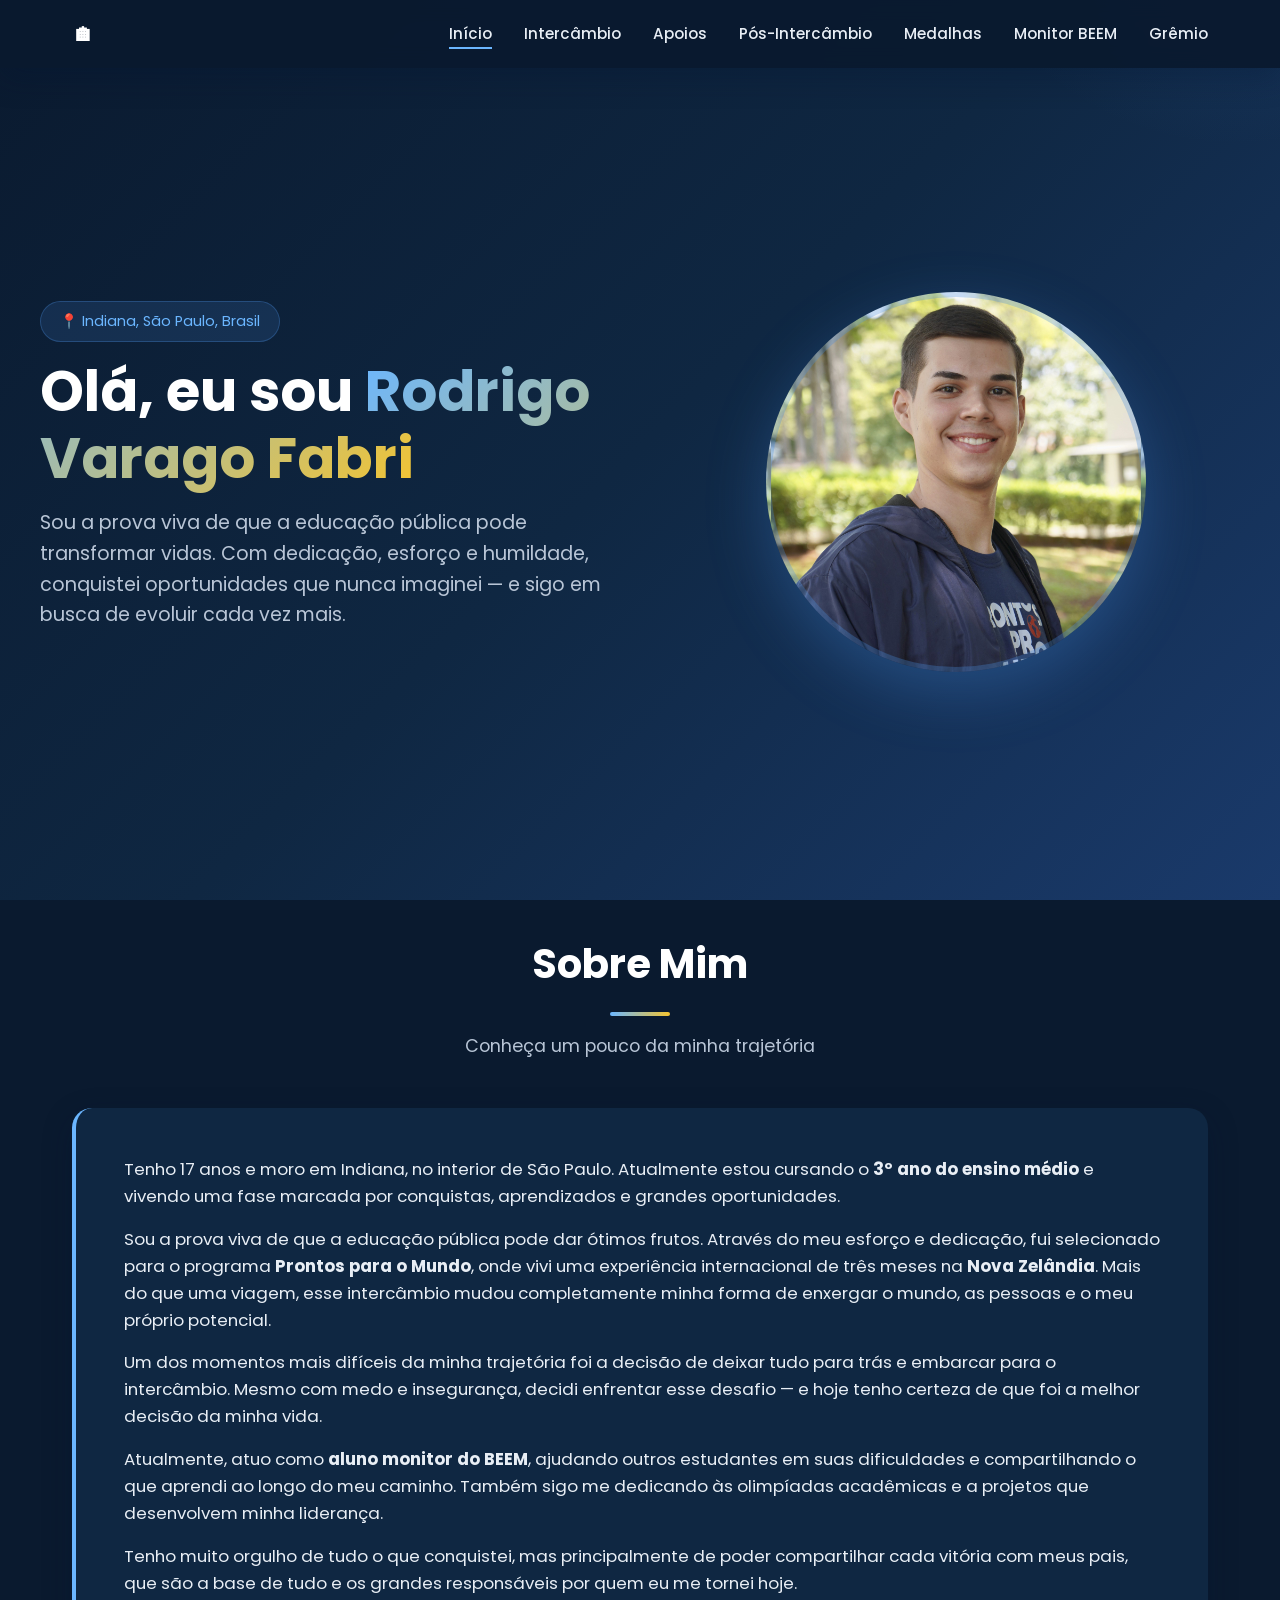
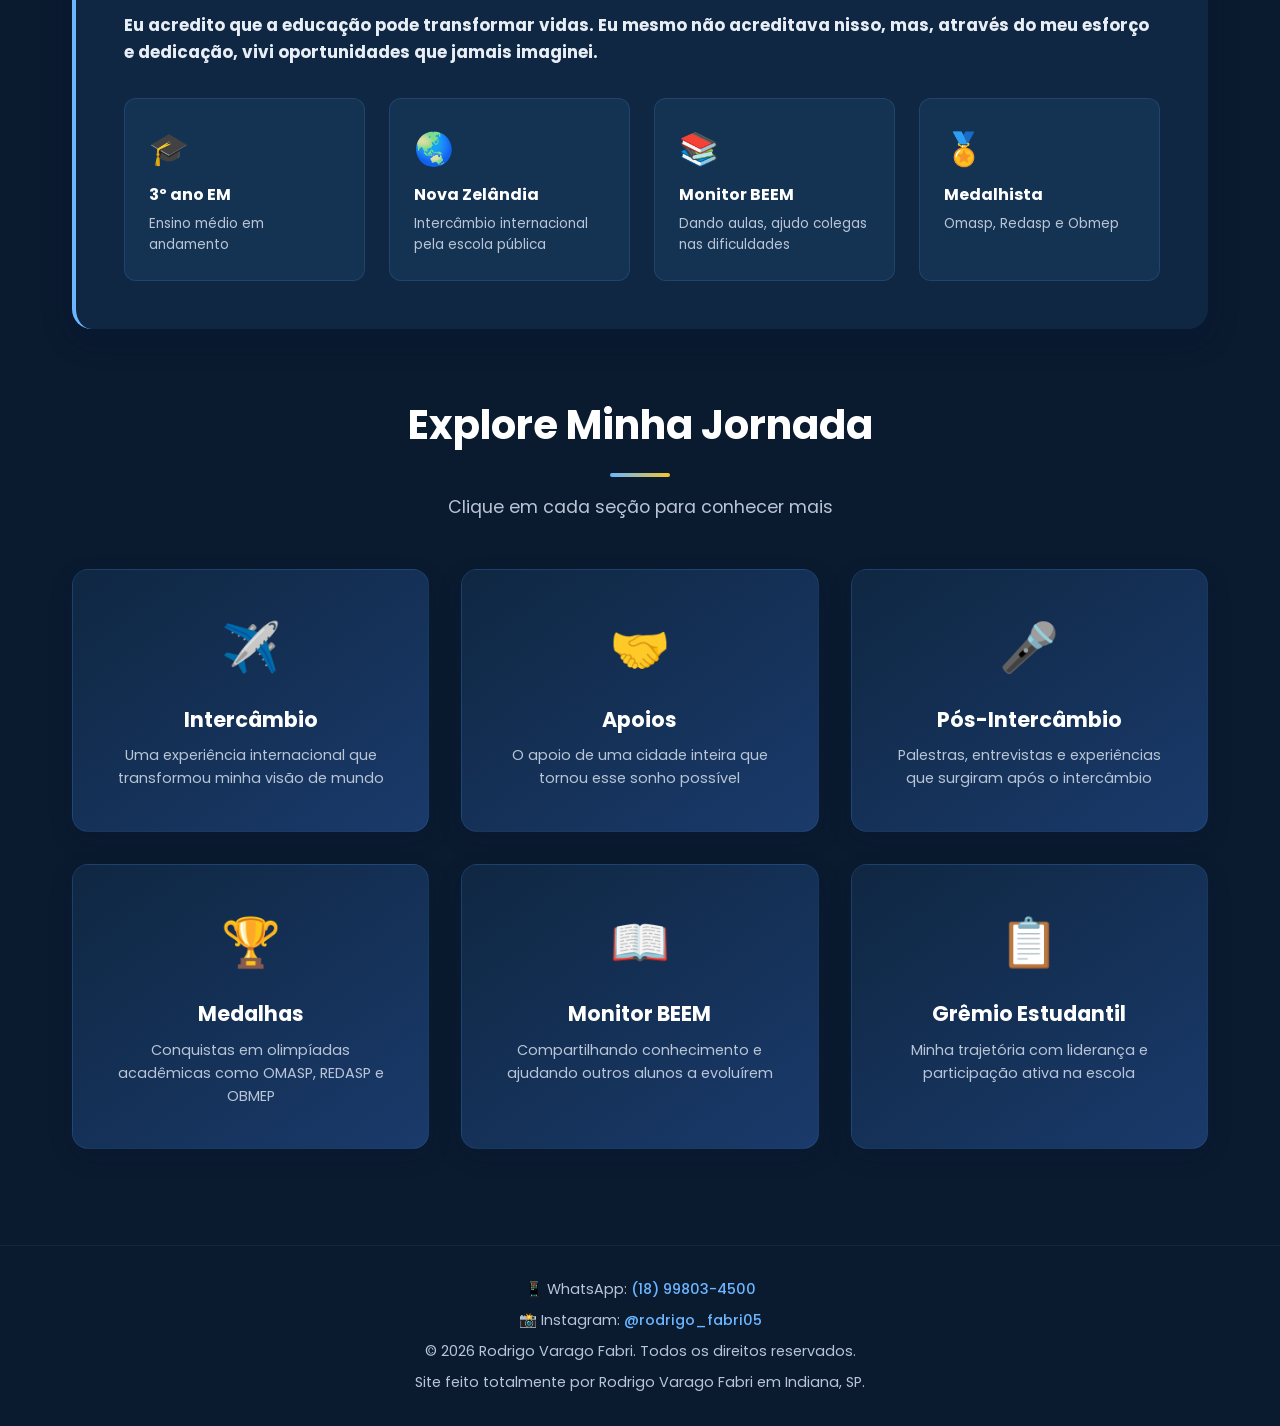
==== index.html @ 4898eccb "primeiro envio" ====
<!DOCTYPE html>
<html lang="pt-BR">
<head>
  <meta charset="UTF-8" />
  <meta name="viewport" content="width=device-width, initial-scale=1.0" />
  <title>Rodrigo Varago Fabri | Portfólio Pessoal</title>
  <meta name="description" content="Portfólio pessoal de Rodrigo Varago Fabri — estudante, intercambista e monitor BEEM." />
  <link rel="preconnect" href="https://fonts.googleapis.com" />
  <link rel="preconnect" href="https://fonts.gstatic.com" crossorigin />
  <link href="https://fonts.googleapis.com/css2?family=Poppins:wght@300;400;500;600;700&display=swap" rel="stylesheet" />
  <link rel="stylesheet" href="css/style.css" />
</head>
<body>

  <!-- ============================
       HEADER / MENU FIXO
       ============================ -->
  <header class="header">
    <nav class="nav-container">
      <a href="index.html" class="logo">🏠︎<span></span></a>
      <button class="menu-toggle" aria-label="Abrir menu" onclick="document.querySelector('.nav-menu').classList.toggle('active')">☰</button>
      <ul class="nav-menu">
        <li><a href="index.html" class="active">Início</a></li>
        <li><a href="pages/intercambio.html">Intercâmbio</a></li>
        <li><a href="pages/apoio.html">Apoios</a></li>
        <li><a href="pages/pos-intercambio.html">Pós-Intercâmbio</a></li>
        <li><a href="pages/medalhas.html">Medalhas</a></li>
        <li><a href="pages/monitor.html">Monitor BEEM</a></li>
        <li><a href="pages/gremio.html">Grêmio</a></li>
      </ul>
    </nav>
  </header>

  <!-- ============================
       HERO SECTION
       ============================ -->
  <section class="hero">
    <div class="hero-content">
      <div class="hero-text">
        <span class="location">📍 Indiana, São Paulo, Brasil</span>
        <h1>Olá, eu sou <span>Rodrigo Varago Fabri</span></h1>
        <p class="subtitle">
          Sou a prova viva de que a educação pública pode transformar vidas.
          Com dedicação, esforço e humildade, conquistei oportunidades que nunca imaginei — e sigo em busca de evoluir cada vez mais.
        </p>
      </div>

      <!-- ESPAÇO PARA FOTO DE PERFIL
           Substitua o conteúdo de .photo-frame em css/style.css
           ou troque a div abaixo por: <img src="images/perfil.jpg" alt="Rodrigo Varago Fabri" /> -->
      <div class="hero-image">
        <div class="photo-frame float"></div>
      </div>
    </div>
  </section>

  <!-- ============================
       SOBRE MIM
       ============================ -->
  <section class="section" id="sobre">
    <h2 class="section-title">Sobre Mim</h2>
    <p class="section-subtitle">Conheça um pouco da minha trajetória</p>

    <div class="about-content">
      <!-- EDITE O TEXTO ABAIXO COM SUAS PRÓPRIAS PALAVRAS -->
      <p>
        Tenho 17 anos e moro em Indiana, no interior de São Paulo. Atualmente estou
        cursando o <strong>3º ano do ensino médio</strong> e vivendo uma fase marcada
        por conquistas, aprendizados e grandes oportunidades.
      </p>

      <p>
        Sou a prova viva de que a educação pública pode dar ótimos frutos. Através do meu
        esforço e dedicação, fui selecionado para o programa <strong>Prontos para o Mundo</strong>,
        onde vivi uma experiência internacional de três meses na <strong>Nova Zelândia</strong>.
        Mais do que uma viagem, esse intercâmbio mudou completamente minha forma de enxergar
        o mundo, as pessoas e o meu próprio potencial.
      </p>

      <p>
        Um dos momentos mais difíceis da minha trajetória foi a decisão de deixar tudo para trás
        e embarcar para o intercâmbio. Mesmo com medo e insegurança, decidi enfrentar esse desafio —
        e hoje tenho certeza de que foi a melhor decisão da minha vida.
      </p>

      <p>
        Atualmente, atuo como <strong>aluno monitor do BEEM</strong>, ajudando outros estudantes
        em suas dificuldades e compartilhando o que aprendi ao longo do meu caminho. Também sigo
        me dedicando às olimpíadas acadêmicas e a projetos que desenvolvem minha liderança.
      </p>

      <p>
        Tenho muito orgulho de tudo o que conquistei, mas principalmente de poder compartilhar
        cada vitória com meus pais, que são a base de tudo e os grandes responsáveis por quem
        eu me tornei hoje.
      </p>

      <p>
        <strong>
          Eu acredito que a educação pode transformar vidas. Eu mesmo não acreditava nisso,
          mas, através do meu esforço e dedicação, vivi oportunidades que jamais imaginei.
        </strong>
      </p>

      <div class="about-highlights">
        <div class="highlight-item">
          <div class="icon">🎓</div>
          <h4>3º ano EM</h4>
          <p>Ensino médio em andamento</p>
        </div>
        <div class="highlight-item">
          <div class="icon">🌏</div>
          <h4>Nova Zelândia</h4>
          <p>Intercâmbio internacional pela escola pública</p>
        </div>
        <div class="highlight-item">
          <div class="icon">📚</div>
          <h4>Monitor BEEM</h4>
          <p>Dando aulas, ajudo colegas nas dificuldades</p>
        </div>
        <div class="highlight-item">
          <div class="icon">🏅</div>
          <h4>Medalhista</h4>
          <p>Omasp, Redasp e Obmep</p>
        </div>
      </div>
    </div>
  </section>

  <!-- ============================
       SEÇÕES CLICÁVEIS (CARDS)
       ============================ -->
  <section class="section" id="explorar">
    <h2 class="section-title">Explore Minha Jornada</h2>
    <p class="section-subtitle">Clique em cada seção para conhecer mais</p>

    <div class="cards-grid">
      <a href="pages/intercambio.html" class="card">
        <span class="card-icon">✈️</span>
        <h3>Intercâmbio</h3>
        <p>Uma experiência internacional que transformou minha visão de mundo</p>
      </a>

      <a href="pages/apoio.html" class="card">
        <span class="card-icon">🤝</span>
        <h3>Apoios</h3>
        <p>O apoio de uma cidade inteira que tornou esse sonho possível</p>
      </a>

      <a href="pages/pos-intercambio.html" class="card">
        <span class="card-icon">🎤</span>
        <h3>Pós-Intercâmbio</h3>
        <p>Palestras, entrevistas e experiências que surgiram após o intercâmbio</p>
      </a>

      <a href="pages/medalhas.html" class="card">
        <span class="card-icon">🏆</span>
        <h3>Medalhas</h3>
        <p>Conquistas em olimpíadas acadêmicas como OMASP, REDASP e OBMEP</p>
      </a>

      <a href="pages/monitor.html" class="card">
        <span class="card-icon">📖</span>
        <h3>Monitor BEEM</h3>
        <p>Compartilhando conhecimento e ajudando outros alunos a evoluírem</p>
      </a>

      <a href="pages/gremio.html" class="card">
        <span class="card-icon">📋</span>
        <h3>Grêmio Estudantil</h3>
        <p>Minha trajetória com liderança e participação ativa na escola</p>
      </a>
    </div>
  </section>

  <!-- ============================
       FOOTER
       ============================ -->
  <footer class="footer">
    <div class="contato">
     <p>📱 WhatsApp: <a href="https://wa.me/55188034500" target="_blank">(18) 99803-4500</a></p>
     <p>📸 Instagram: <a href="https://instagram.com/rodrigo_fabri05" target="_blank">@rodrigo_fabri05</a></p>
    </div>

    <p>© 2026 Rodrigo Varago Fabri. Todos os direitos reservados.</p>
    <p>Site feito totalmente por Rodrigo Varago Fabri em Indiana, SP.</p>
  </footer>

</body>
</html>
---- css/style.css ----
/* ============================================
   PORTFÓLIO - RODRIGO VARAGO FABRI
   Tema: Azul escuro elegante
   Fontes: Poppins (Google Fonts)
   ============================================ */

/* RESET BÁSICO */
* {
  margin: 0;
  padding: 0;
  box-sizing: border-box;
}

html {
  scroll-behavior: smooth;
}

/* VARIÁVEIS DE COR (paleta azul escuro elegante) */
:root {
  --azul-profundo: #0a1a2f;
  --azul-escuro: #0f2742;
  --azul-medio: #1a3a6b;
  --azul-claro: #4a90e2;
  --azul-acento: #6bb6ff;
  --dourado: #f4c430;
  --branco: #ffffff;
  --cinza-claro: #e8eef5;
  --cinza-texto: #b8c5d6;
  --sombra: 0 10px 30px rgba(0, 20, 50, 0.3);
  --sombra-card: 0 8px 24px rgba(0, 20, 50, 0.15);
  --transicao: all 0.3s ease;
}

body {
  font-family: 'Poppins', 'Montserrat', sans-serif;
  background-color: var(--azul-profundo);
  color: var(--cinza-claro);
  line-height: 1.6;
  overflow-x: hidden;
}

/* ============================================
   HEADER / MENU FIXO
   ============================================ */
.header {
  position: fixed;
  top: 0;
  left: 0;
  width: 100%;
  background: rgba(10, 26, 47, 0.95);
  backdrop-filter: blur(10px);
  z-index: 1000;
  box-shadow: var(--sombra);
  padding: 1rem 0;
}

.nav-container {
  max-width: 1200px;
  margin: 0 auto;
  padding: 0 2rem;
  display: flex;
  justify-content: space-between;
  align-items: center;
}

.logo {
  font-size: 1.4rem;
  font-weight: 700;
  color: var(--branco);
  text-decoration: none;
  letter-spacing: 1px;
}

.logo span {
  color: var(--azul-acento);
}

.nav-menu {
  display: flex;
  list-style: none;
  gap: 2rem;
}

.nav-menu a {
  color: var(--cinza-claro);
  text-decoration: none;
  font-weight: 500;
  font-size: 0.95rem;
  transition: var(--transicao);
  position: relative;
}

.nav-menu a::after {
  content: '';
  position: absolute;
  bottom: -5px;
  left: 0;
  width: 0;
  height: 2px;
  background: var(--azul-acento);
  transition: var(--transicao);
}

.nav-menu a:hover {
  color: var(--azul-acento);
}

.nav-menu a:hover::after,
.nav-menu a.active::after {
  width: 100%;
}

/* MENU MOBILE */
.menu-toggle {
  display: none;
  background: none;
  border: none;
  color: var(--branco);
  font-size: 1.8rem;
  cursor: pointer;
}

/* ============================================
   HERO SECTION (Página Inicial)
   ============================================ */
.hero {
  min-height: 100vh;
  display: flex;
  align-items: center;
  justify-content: center;
  padding: 8rem 2rem 4rem;
  background: linear-gradient(135deg, var(--azul-profundo) 0%, var(--azul-escuro) 50%, var(--azul-medio) 100%);
  position: relative;
  overflow: hidden;
}

.hero::before {
  content: '';
  position: absolute;
  top: -50%;
  right: -20%;
  width: 600px;
  height: 600px;
  background: radial-gradient(circle, rgba(74, 144, 226, 0.15) 0%, transparent 70%);
  border-radius: 50%;
}

.hero-content {
  max-width: 1200px;
  display: grid;
  grid-template-columns: 1fr 1fr;
  gap: 4rem;
  align-items: center;
  position: relative;
  z-index: 1;
}

.hero-text h1 {
  font-size: 3.5rem;
  font-weight: 700;
  color: var(--branco);
  margin-bottom: 1rem;
  line-height: 1.2;
  animation: fadeInUp 0.8s ease;
}

/* ============================================
   Distância "OLÁ..." de "INDIANA..."
   ============================================ */
.hero-text .location {
  margin-bottom: 1rem;
  display: inline-block;
}

.hero-text h1 span {
  background: linear-gradient(135deg, var(--azul-acento), var(--dourado));
  -webkit-background-clip: text;
  -webkit-text-fill-color: transparent;
  background-clip: text;
}

.hero-text .subtitle {
  font-size: 1.2rem;
  color: var(--cinza-texto);
  margin-bottom: 2rem;
  animation: fadeInUp 1s ease;
}

.hero-text .location {
  display: inline-flex;
  align-items: center;
  gap: 0.5rem;
  background: rgba(74, 144, 226, 0.15);
  padding: 0.5rem 1.2rem;
  border-radius: 30px;
  font-size: 0.9rem;
  color: var(--azul-acento);
  border: 1px solid rgba(74, 144, 226, 0.3);
  animation: fadeInUp 1.2s ease;
}

/* FOTO HERO - espaço para imagem */
.hero-image {
  display: flex;
  justify-content: center;
  animation: fadeIn 1.5s ease;
}

.hero-image .photo-frame {
  width: 380px;
  height: 380px;
  border-radius: 50%;
  background: linear-gradient(135deg, var(--azul-medio), var(--azul-claro));
  display: flex;
  align-items: center;
  justify-content: center;
  border: 5px solid rgba(74, 144, 226, 0.3);
  box-shadow: 0 20px 60px rgba(74, 144, 226, 0.3);
  overflow: hidden;

  /* SUA FOTO */
  background-image: url('../images/perfil.jpg');
  background-size: cover;
  background-position: center;
}

/* ============================================
   SEÇÃO SOBRE MIM
   ============================================ */
.section {
  padding: 2rem 2rem;
  max-width: 1200px;
  margin: 0 auto;
}

.section-title {
  font-size: 2.5rem;
  color: var(--branco);
  margin-bottom: 1rem;
  text-align: center;
  position: relative;
}

.section-title::after {
  content: '';
  display: block;
  width: 60px;
  height: 4px;
  background: linear-gradient(90deg, var(--azul-acento), var(--dourado));
  margin: 1rem auto 0;
  border-radius: 2px;
}

.section-subtitle {
  text-align: center;
  color: var(--cinza-texto);
  margin-bottom: 3rem;
  font-size: 1.1rem;
}

.about-content {
  background: var(--azul-escuro);
  padding: 3rem;
  border-radius: 20px;
  box-shadow: var(--sombra);
  border-left: 4px solid var(--azul-acento);
}

.about-content p {
  margin-bottom: 1rem;
  font-size: 1.05rem;
  color: var(--cinza-claro);
}

.about-highlights {
  display: grid;
  grid-template-columns: repeat(auto-fit, minmax(220px, 1fr));
  gap: 1.5rem;
  margin-top: 2rem;
}

.highlight-item {
  background: rgba(74, 144, 226, 0.1);
  padding: 1.5rem;
  border-radius: 12px;
  border: 1px solid rgba(74, 144, 226, 0.2);
  transition: var(--transicao);
}

.highlight-item:hover {
  transform: translateY(-5px);
  background: rgba(74, 144, 226, 0.15);
  border-color: var(--azul-acento);
}

.highlight-item .icon {
  font-size: 2rem;
  margin-bottom: 0.5rem;
}

.highlight-item h4 {
  color: var(--branco);
  margin-bottom: 0.3rem;
  font-size: 1rem;
}

.highlight-item p {
  font-size: 0.85rem;
  color: var(--cinza-texto);
  margin: 0;
}

/* ============================================
   GRID DE CARDS (navegação para outras páginas)
   ============================================ */
.cards-grid {
  display: grid;
  grid-template-columns: repeat(auto-fit, minmax(280px, 1fr));
  gap: 2rem;
  margin-top: 3rem;
}

.card {
  background: linear-gradient(145deg, var(--azul-escuro), var(--azul-medio));
  padding: 2.5rem 2rem;
  border-radius: 16px;
  text-align: center;
  text-decoration: none;
  color: var(--cinza-claro);
  transition: var(--transicao);
  box-shadow: var(--sombra-card);
  border: 1px solid rgba(74, 144, 226, 0.15);
  position: relative;
  overflow: hidden;
}

.card::before {
  content: '';
  position: absolute;
  top: 0;
  left: -100%;
  width: 100%;
  height: 100%;
  background: linear-gradient(90deg, transparent, rgba(74, 144, 226, 0.15), transparent);
  transition: left 0.6s ease;
}

.card:hover::before {
  left: 100%;
}

.card:hover {
  transform: translateY(-10px);
  box-shadow: 0 20px 40px rgba(74, 144, 226, 0.25);
  border-color: var(--azul-acento);
}

.card .card-icon {
  font-size: 3rem;
  margin-bottom: 1rem;
  display: inline-block;
  transition: var(--transicao);
}

.card:hover .card-icon {
  transform: scale(1.15) rotate(-5deg);
}

.card h3 {
  color: var(--branco);
  margin-bottom: 0.5rem;
  font-size: 1.3rem;
}

.card p {
  font-size: 0.9rem;
  color: var(--cinza-texto);
}

/* ============================================
   PÁGINAS INTERNAS - CONTEÚDO
   ============================================ */
.page-hero {
  padding: 10rem 2rem 4rem;
  text-align: center;
  background: linear-gradient(135deg, var(--azul-escuro), var(--azul-medio));
  position: relative;
}

.page-hero h1 {
  font-size: 3rem;
  color: var(--branco);
  margin-bottom: 1rem;
}

.page-hero p {
  color: var(--cinza-texto);
  font-size: 1.1rem;
  max-width: 700px;
  margin: 0 auto;
}

.content-block {
  background: var(--azul-escuro);
  padding: 2.5rem;
  border-radius: 16px;
  margin-bottom: 2rem;
  box-shadow: var(--sombra-card);
  border-left: 4px solid var(--azul-acento);
  transition: var(--transicao);
}

.content-block:hover {
  transform: translateX(5px);
  border-left-color: var(--dourado);
}

.content-block h2 {
  color: var(--branco);
  margin-bottom: 1rem;
  font-size: 1.6rem;
  display: flex;
  align-items: center;
  gap: 0.7rem;
}

.content-block h3 {
  color: var(--azul-acento);
  margin: 0rem 0 0.8rem;
  font-size: 1.2rem;
}

.content-block p {
  color: var(--cinza-claro);
  margin-bottom: 1rem;
}

.content-block ul {
  margin-left: 1.5rem;
  color: var(--cinza-claro);
}

.content-block ul li {
  margin-bottom: 0.5rem;
}

/* GALERIA DE IMAGENS */
.gallery {
  display: grid;
  grid-template-columns: repeat(auto-fill, minmax(220px, 1fr));
  gap: 1rem;
  margin: 2rem 0;
}

.gallery-item {
  width: 100%;
  height: 220px; /* altura padrão */
  object-fit: cover; /* MUITO IMPORTANTE */
  border-radius: 12px;
  transition: var(--transicao);
  cursor: pointer;
}

.gallery-item:hover {
  transform: scale(1.05);
  box-shadow: 0 10px 30px rgba(74, 144, 226, 0.4);
}

/* MEDALHAS */
.medals-grid {
  display: grid;
  grid-template-columns: repeat(auto-fit, minmax(280px, 1fr));
  gap: 2rem;
  margin-top: 3rem;
}

.medal-card {
  background: var(--azul-escuro);
  padding: 2.5rem 2rem;
  border-radius: 16px;
  text-align: center;
  box-shadow: var(--sombra-card);
  border: 1px solid rgba(74, 144, 226, 0.15);
  transition: var(--transicao);
  position: relative;
  overflow: hidden;
}

.medal-card:hover {
  transform: translateY(-8px);
  box-shadow: 0 20px 40px rgba(244, 196, 48, 0.2);
}

.medal-card .medal-icon {
  font-size: 4rem;
  margin-bottom: 1rem;
  display: block;
}

.medal-card.gold { border-top: 5px solid #f4c430; }
.medal-card.silver { border-top: 5px solid #c0c0c0; }
.medal-card.bronze { border-top: 5px solid #cd7f32; }

.medal-card h3 {
  color: var(--branco);
  margin-bottom: 0.5rem;
  font-size: 1.3rem;
}

.medal-card .medal-name {
  color: var(--azul-acento);
  font-weight: 600;
  margin-bottom: 1rem;
  font-size: 0.95rem;
}

.medal-card p {
  color: var(--cinza-texto);
  font-size: 0.9rem;
}

/* TIMELINE */
.timeline {
  position: relative;
  padding-left: 2rem;
  margin: 2rem 0;
  border-left: 3px solid var(--azul-medio);
}

.timeline-item {
  margin-bottom: 2rem;
  position: relative;
}

.timeline-item::before {
  content: '';
  position: absolute;
  left: -2.6rem;
  top: 0.5rem;
  width: 16px;
  height: 16px;
  background: var(--azul-acento);
  border-radius: 50%;
  border: 3px solid var(--azul-profundo);
  box-shadow: 0 0 0 3px var(--azul-acento);
}

.timeline-item h4 {
  color: var(--branco);
  margin-bottom: 0.3rem;
}

.timeline-item p {
  color: var(--cinza-texto);
  font-size: 0.95rem;
}

/* BOTÃO VOLTAR */
.btn-back {
  display: inline-flex;
  align-items: center;
  gap: 0.5rem;
  background: var(--azul-medio);
  color: var(--branco);
  padding: 0.8rem 1.8rem;
  border-radius: 30px;
  text-decoration: none;
  font-weight: 500;
  transition: var(--transicao);
  margin: 2rem 0;
  border: 1px solid var(--azul-claro);
}

.btn-back:hover {
  background: var(--azul-claro);
  transform: translateX(-5px);
  box-shadow: 0 8px 20px rgba(74, 144, 226, 0.3);
}

/* ============================================
   FOOTER
   ============================================ */
.footer {
  background: var(--azul-profundo);
  padding: 3rem 2rem 1.5rem;
  border-top: 1px solid rgba(74, 144, 226, 0.1);
  text-align: center;
  margin-top: 4rem;
}

.footer p {
  color: var(--cinza-texto);
  font-size: 0.9rem;
  margin-bottom: 0.5rem;
}

.footer .heart {
  color: #ff6b6b;
}

/* ============================================
   ANIMAÇÕES
   ============================================ */
@keyframes fadeInUp {
  from {
    opacity: 0;
    transform: translateY(30px);
  }
  to {
    opacity: 1;
    transform: translateY(0);
  }
}

@keyframes fadeIn {
  from { opacity: 0; }
  to { opacity: 1; }
}

@keyframes float {
  0%, 100% { transform: translateY(0); }
  50% { transform: translateY(-10px); }
}

.float {
  animation: float 3s ease-in-out infinite;
}

/* ============================================
   RESPONSIVO (MOBILE)
   ============================================ */
@media (max-width: 900px) {
  .hero-content {
    grid-template-columns: 1fr;
    text-align: center;
    gap: 2rem;
  }

  .hero-text h1 {
    font-size: 2.5rem;
  }

  .hero-image .photo-frame {
    width: 280px;
    height: 280px;
  }

  .menu-toggle {
    display: block;
  }

  .nav-menu {
    position: fixed;
    top: 70px;
    right: -100%;
    flex-direction: column;
    background: var(--azul-escuro);
    width: 80%;
    max-width: 300px;
    height: calc(100vh - 70px);
    padding: 2rem;
    transition: right 0.4s ease;
    box-shadow: -10px 0 30px rgba(0,0,0,0.3);
  }

  .nav-menu.active {
    right: 0;
  }

  .section {
    padding: 4rem 1.5rem;
  }

  .section-title {
    font-size: 2rem;
  }

  .page-hero h1 {
    font-size: 2.2rem;
  }

  .about-content,
  .content-block {
    padding: 1.8rem;
  }
}

@media (max-width: 500px) {
  .hero-text h1 {
    font-size: 2rem;
  }

  .nav-container {
    padding: 0 1.2rem;
  }

  .logo {
    font-size: 1.1rem;
  }
}

.contato {
  margin-top: -1rem;
}

.contato a {
  color: var(--azul-acento);
  text-decoration: none;
  font-weight: 500;
}

.contato a:hover {
  text-decoration: underline;
}

.experiencias-grid {
  display: grid;
  grid-template-columns: repeat(auto-fit, minmax(250px, 1fr));
  gap: 1.5rem;
  margin-top: 2rem;
}

.exp-card {
  background: linear-gradient(145deg, var(--azul-escuro), var(--azul-medio));
  padding: 1.8rem;
  border-radius: 14px;
  text-decoration: none;
  color: var(--cinza-claro);
  transition: var(--transicao);
  border: 1px solid rgba(74, 144, 226, 0.15);
}

.exp-card:hover {
  transform: translateY(-8px);
  box-shadow: 0 15px 35px rgba(74, 144, 226, 0.25);
  border-color: var(--azul-acento);
}

.exp-card h3 {
  color: var(--branco);
  margin-bottom: 0.5rem;
}

.exp-card p {
  font-size: 0.9rem;
  color: var(--cinza-texto);
}

.links-area a {
  color: #ff8a8a;
  text-decoration: none;
  transition: 0.3s;
}

.links-area a:hover {
  color: #ffb3b3;
  text-decoration: underline;
}

.links-area a:visited {
  color: #ff8a8a;
}
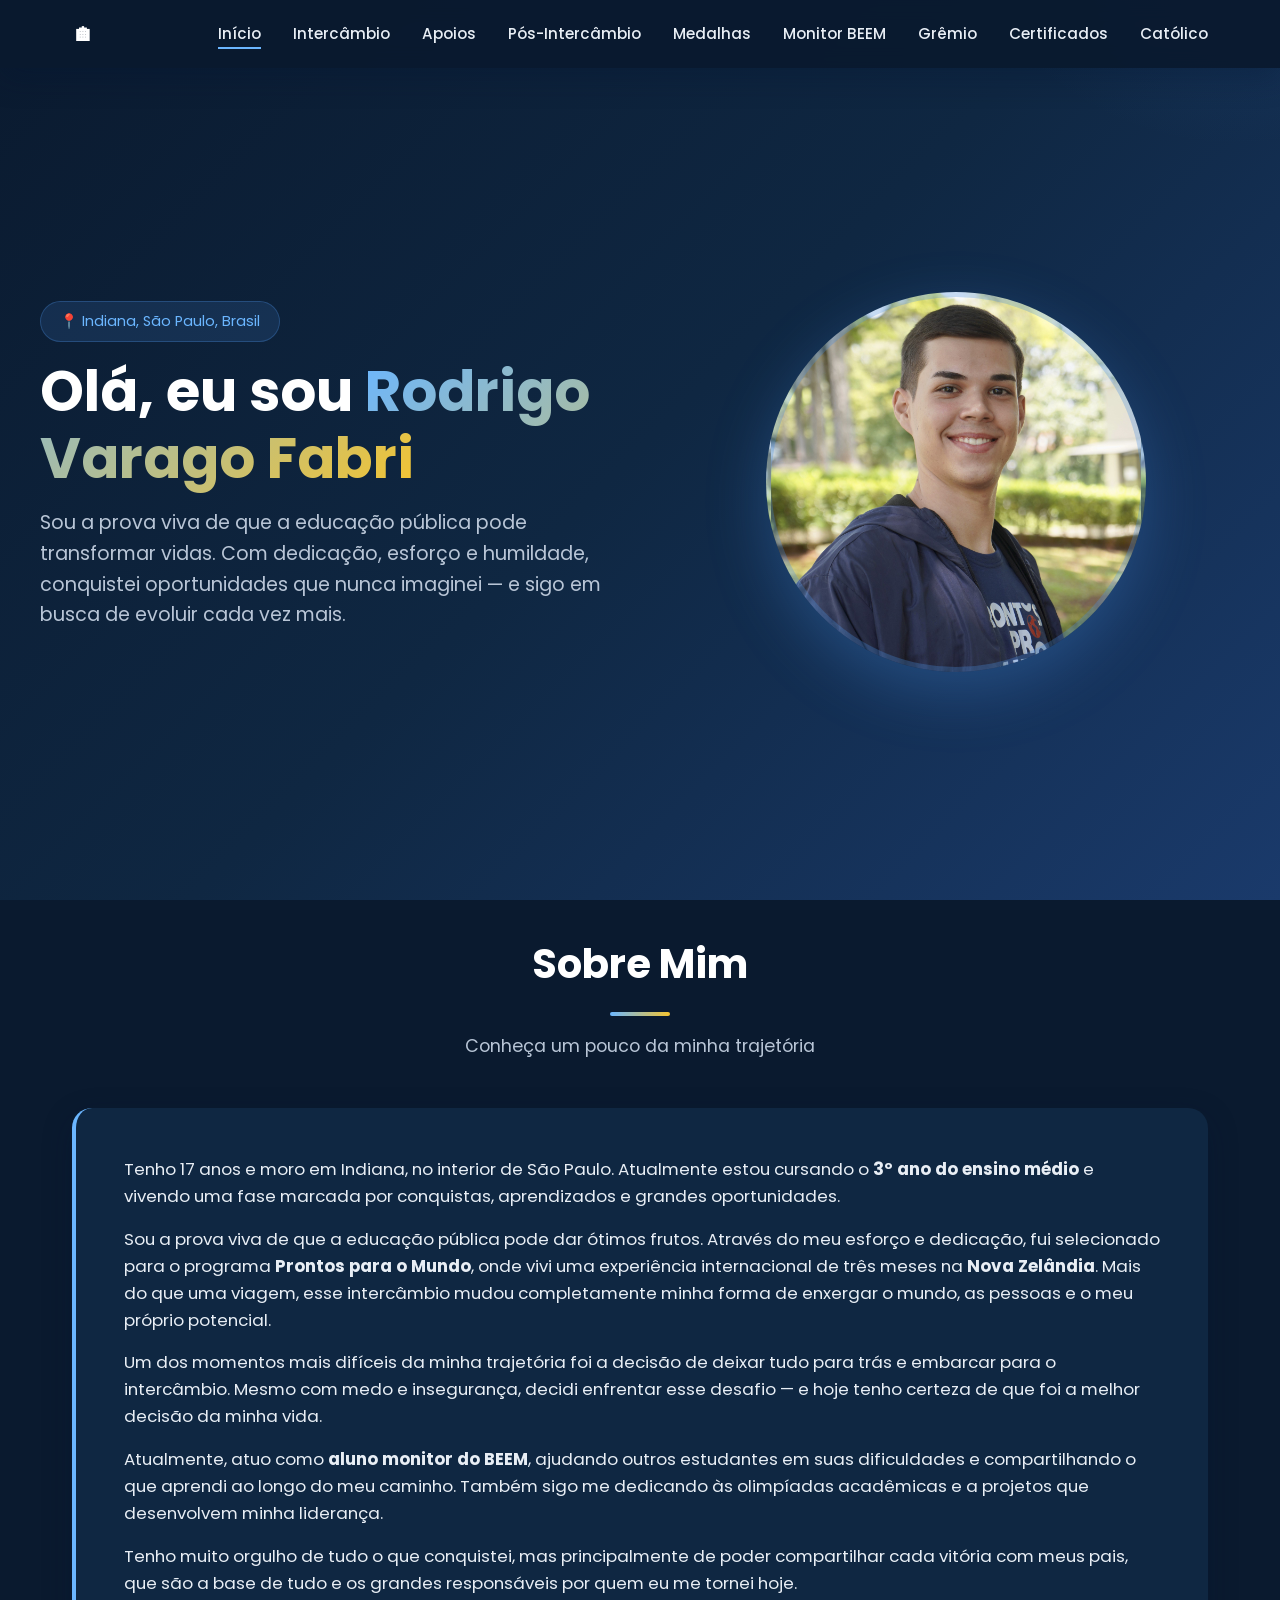
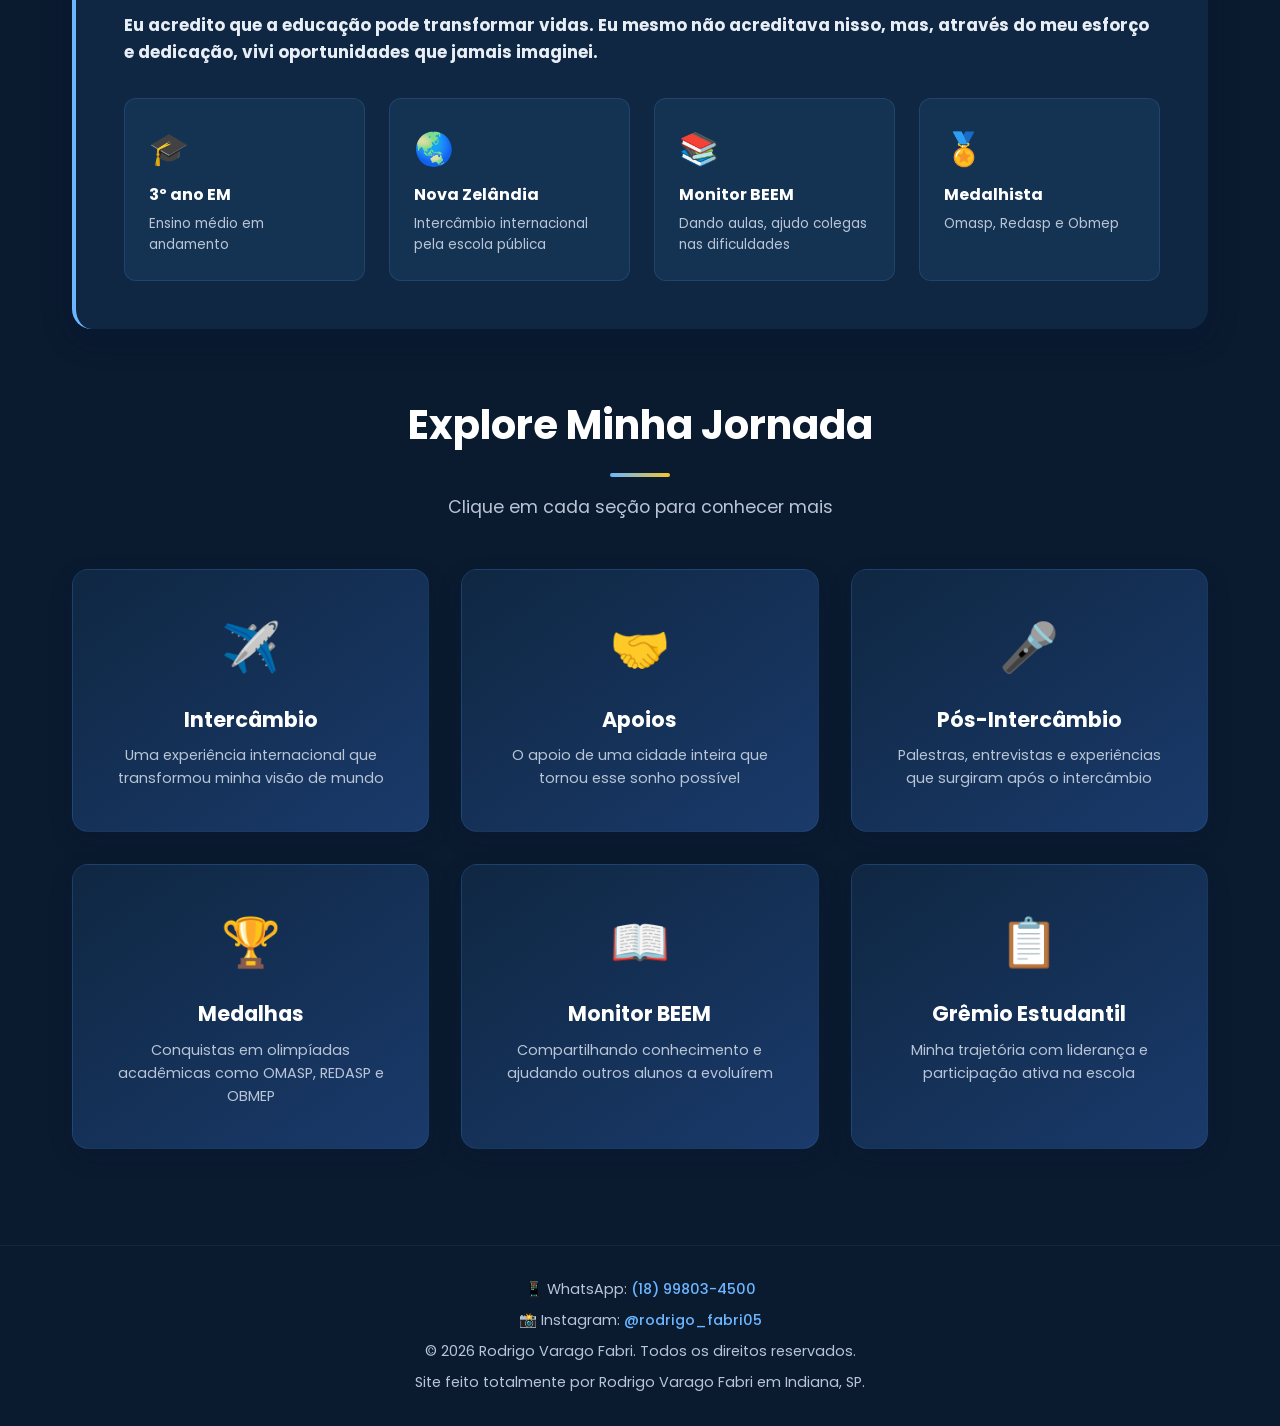
==== commit f746646f: "alterações" ====
--- a/index.html
+++ b/index.html
@@ -27,6 +27,8 @@
         <li><a href="pages/medalhas.html">Medalhas</a></li>
         <li><a href="pages/monitor.html">Monitor BEEM</a></li>
         <li><a href="pages/gremio.html">Grêmio</a></li>
+        <li><a href="pages/certificados.html">Certificados</a></li>
+        <li><a href="pages/catolico.html">Católico</a></li>
       </ul>
     </nav>
   </header>
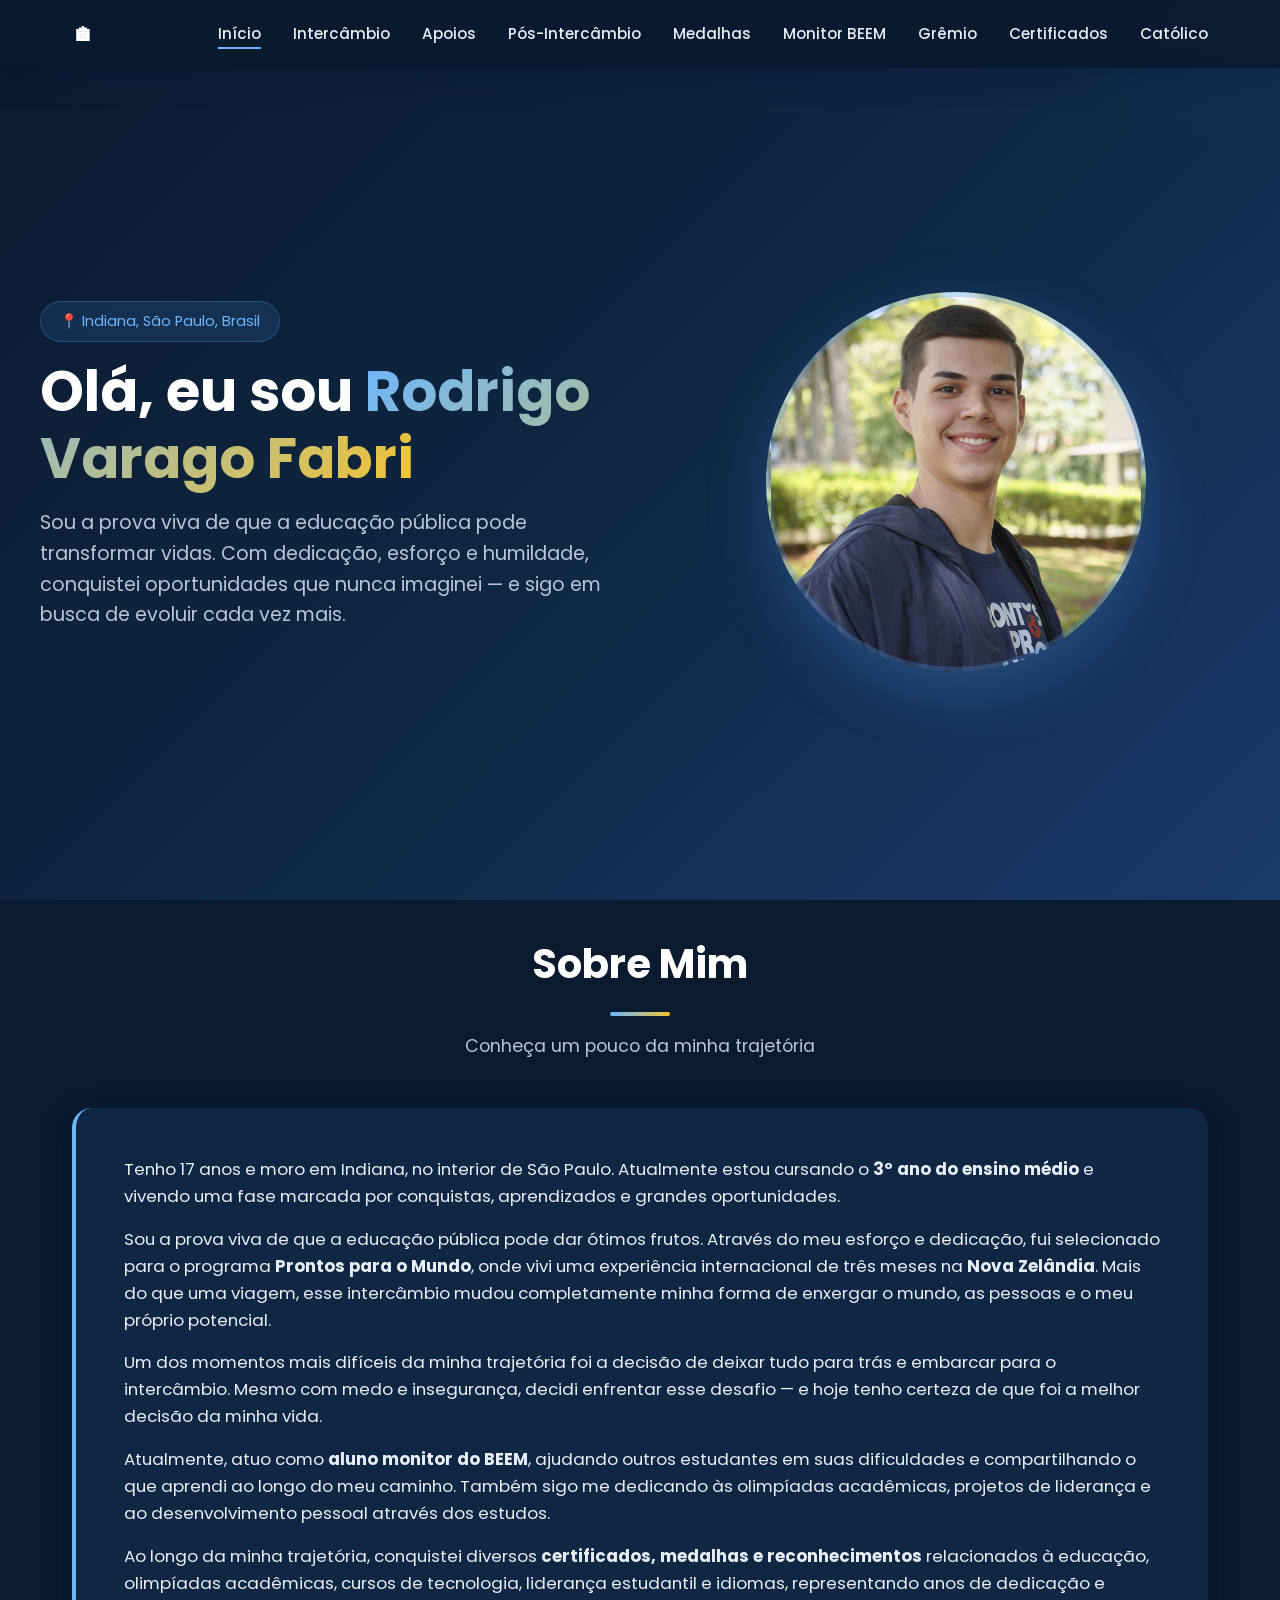
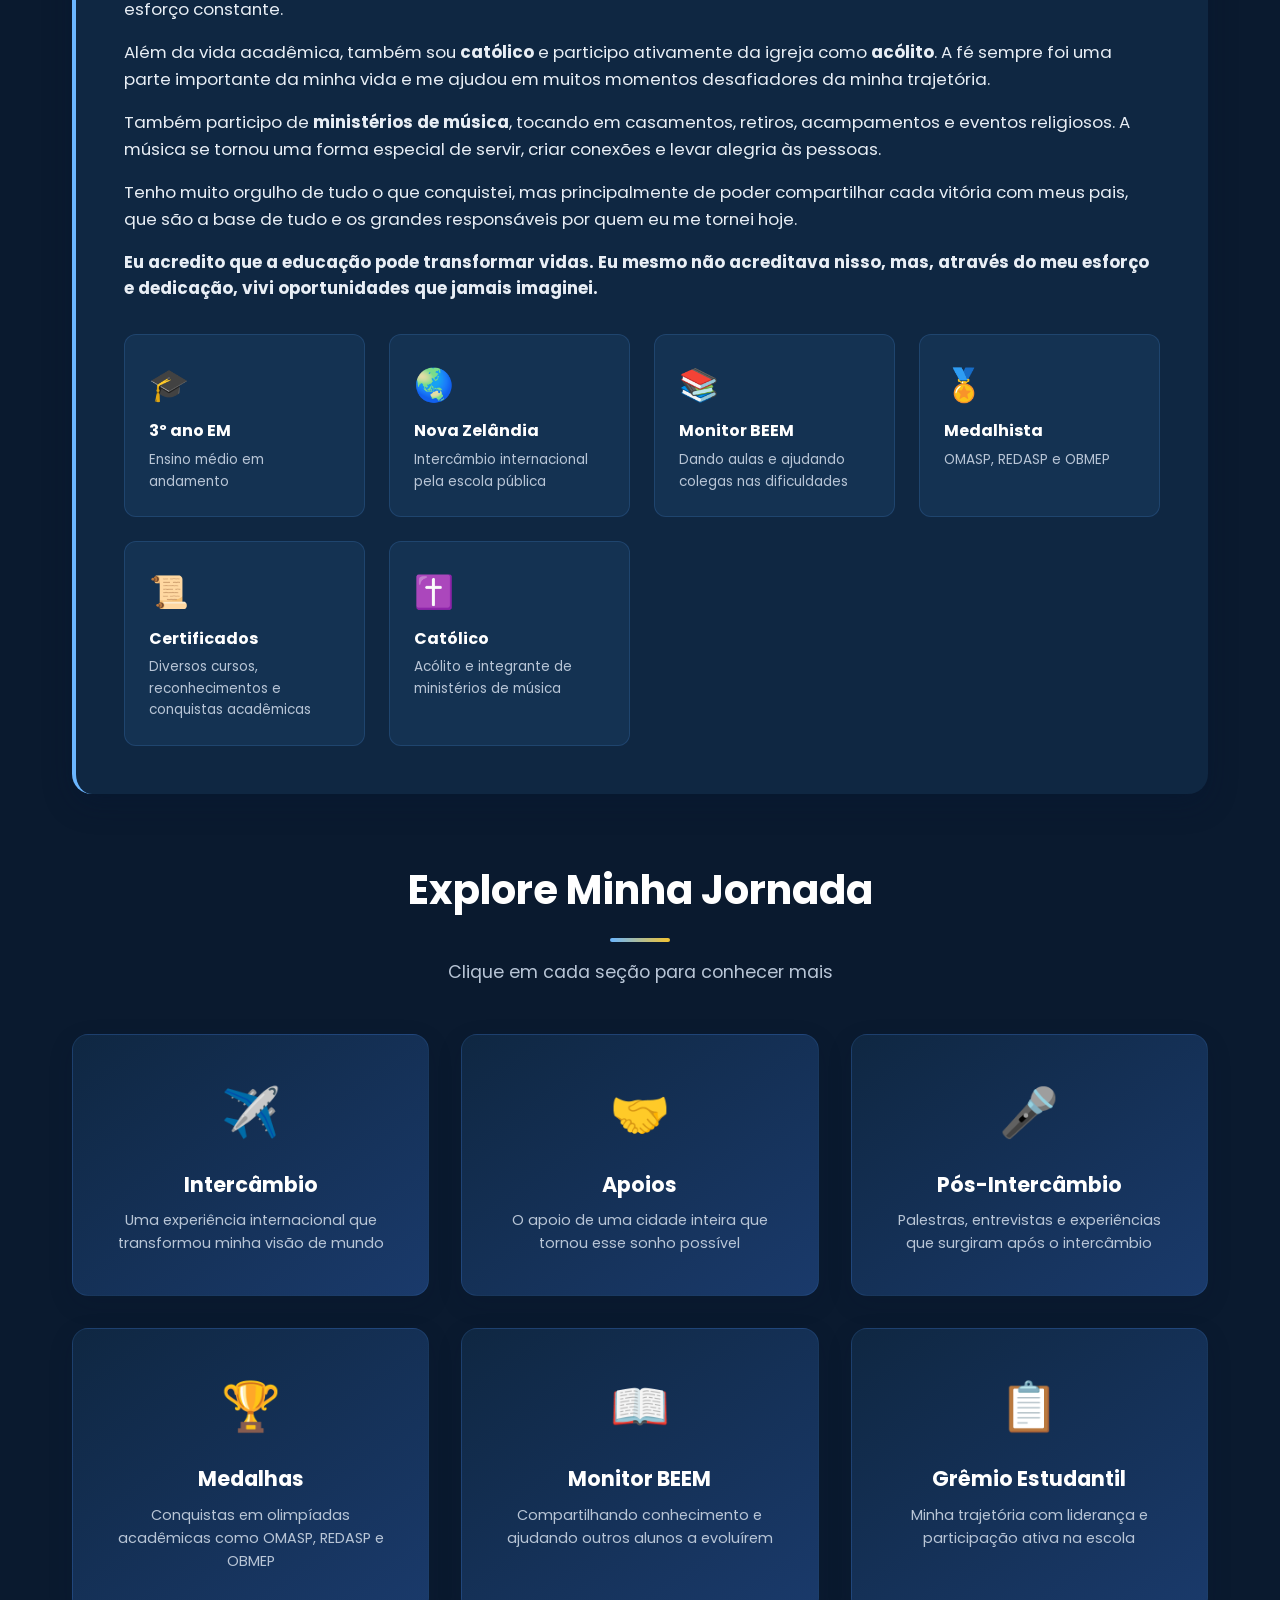
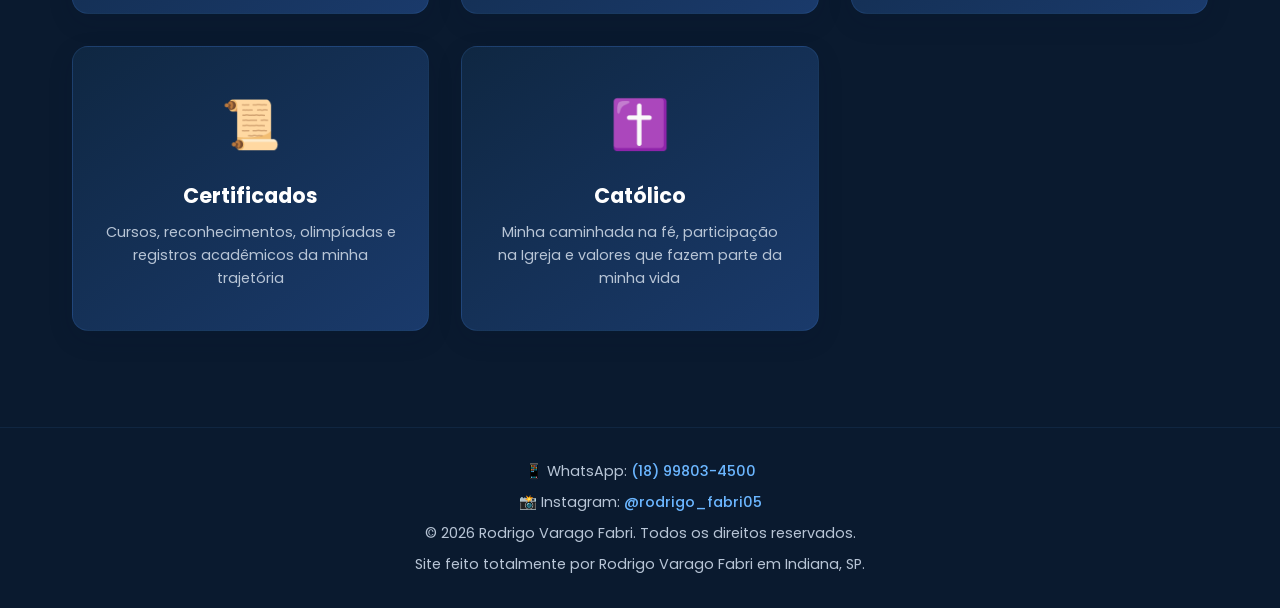
==== commit 7d78f464: "Concluído página católico e acréscimo de abertura de imagem" ====
--- a/index.html
+++ b/index.html
@@ -56,75 +56,115 @@
     </div>
   </section>
 
-  <!-- ============================
-       SOBRE MIM
-       ============================ -->
-  <section class="section" id="sobre">
+<!-- ============================
+    SOBRE MIM
+    ============================ -->
+    <section class="section" id="sobre">
     <h2 class="section-title">Sobre Mim</h2>
     <p class="section-subtitle">Conheça um pouco da minha trajetória</p>
-
+  
     <div class="about-content">
-      <!-- EDITE O TEXTO ABAIXO COM SUAS PRÓPRIAS PALAVRAS -->
+  
       <p>
         Tenho 17 anos e moro em Indiana, no interior de São Paulo. Atualmente estou
         cursando o <strong>3º ano do ensino médio</strong> e vivendo uma fase marcada
         por conquistas, aprendizados e grandes oportunidades.
       </p>
-
+  
       <p>
         Sou a prova viva de que a educação pública pode dar ótimos frutos. Através do meu
-        esforço e dedicação, fui selecionado para o programa <strong>Prontos para o Mundo</strong>,
-        onde vivi uma experiência internacional de três meses na <strong>Nova Zelândia</strong>.
-        Mais do que uma viagem, esse intercâmbio mudou completamente minha forma de enxergar
-        o mundo, as pessoas e o meu próprio potencial.
-      </p>
-
+        esforço e dedicação, fui selecionado para o programa
+        <strong>Prontos para o Mundo</strong>, onde vivi uma experiência internacional
+        de três meses na <strong>Nova Zelândia</strong>.
+        Mais do que uma viagem, esse intercâmbio mudou completamente minha forma de
+        enxergar o mundo, as pessoas e o meu próprio potencial.
+      </p>
+  
       <p>
         Um dos momentos mais difíceis da minha trajetória foi a decisão de deixar tudo para trás
         e embarcar para o intercâmbio. Mesmo com medo e insegurança, decidi enfrentar esse desafio —
         e hoje tenho certeza de que foi a melhor decisão da minha vida.
       </p>
-
+  
       <p>
         Atualmente, atuo como <strong>aluno monitor do BEEM</strong>, ajudando outros estudantes
-        em suas dificuldades e compartilhando o que aprendi ao longo do meu caminho. Também sigo
-        me dedicando às olimpíadas acadêmicas e a projetos que desenvolvem minha liderança.
-      </p>
-
+        em suas dificuldades e compartilhando o que aprendi ao longo do meu caminho.
+        Também sigo me dedicando às olimpíadas acadêmicas, projetos de liderança
+        e ao desenvolvimento pessoal através dos estudos.
+      </p>
+  
+      <p>
+        Ao longo da minha trajetória, conquistei diversos
+        <strong>certificados, medalhas e reconhecimentos</strong> relacionados à educação,
+        olimpíadas acadêmicas, cursos de tecnologia, liderança estudantil e idiomas,
+        representando anos de dedicação e esforço constante.
+      </p>
+
+      <p>
+        Além da vida acadêmica, também sou <strong>católico</strong> e participo ativamente da igreja
+        como <strong>acólito</strong>. A fé sempre foi uma parte importante da minha vida e me ajudou
+        em muitos momentos desafiadores da minha trajetória.
+      </p>
+  
+      <p>
+        Também participo de <strong>ministérios de música</strong>, tocando em casamentos,
+        retiros, acampamentos e eventos religiosos. A música se tornou uma forma especial
+        de servir, criar conexões e levar alegria às pessoas.
+      </p>
+  
       <p>
         Tenho muito orgulho de tudo o que conquistei, mas principalmente de poder compartilhar
         cada vitória com meus pais, que são a base de tudo e os grandes responsáveis por quem
         eu me tornei hoje.
       </p>
-
+  
       <p>
         <strong>
           Eu acredito que a educação pode transformar vidas. Eu mesmo não acreditava nisso,
           mas, através do meu esforço e dedicação, vivi oportunidades que jamais imaginei.
         </strong>
       </p>
-
+  
       <div class="about-highlights">
+  
         <div class="highlight-item">
           <div class="icon">🎓</div>
           <h4>3º ano EM</h4>
           <p>Ensino médio em andamento</p>
         </div>
+  
         <div class="highlight-item">
           <div class="icon">🌏</div>
           <h4>Nova Zelândia</h4>
           <p>Intercâmbio internacional pela escola pública</p>
         </div>
+  
         <div class="highlight-item">
           <div class="icon">📚</div>
           <h4>Monitor BEEM</h4>
-          <p>Dando aulas, ajudo colegas nas dificuldades</p>
-        </div>
+          <p>Dando aulas e ajudando colegas nas dificuldades</p>
+        </div>
+  
         <div class="highlight-item">
           <div class="icon">🏅</div>
           <h4>Medalhista</h4>
-          <p>Omasp, Redasp e Obmep</p>
-        </div>
+          <p>OMASP, REDASP e OBMEP</p>
+        </div>
+  
+        <!-- NOVO CARD -->
+        <div class="highlight-item">
+          <div class="icon">📜</div>
+          <h4>Certificados</h4>
+          <p>Diversos cursos, reconhecimentos e conquistas acadêmicas</p>
+        </div>
+  
+        <!-- NOVO CARD -->
+        <div class="highlight-item">
+          <div class="icon">✝️</div>
+          <h4>Católico</h4>
+          <p>Acólito e integrante de ministérios de música</p>
+        </div>
+  
       </div>
     </div>
   </section>
@@ -172,6 +212,22 @@
         <h3>Grêmio Estudantil</h3>
         <p>Minha trajetória com liderança e participação ativa na escola</p>
       </a>
+
+      <a href="pages/certificados.html" class="card">
+        <span class="card-icon">📜</span>
+        <h3>Certificados</h3>
+        <p>
+          Cursos, reconhecimentos, olimpíadas e registros acadêmicos da minha trajetória
+        </p>
+      </a>
+      
+      <a href="pages/catolico.html" class="card">
+        <span class="card-icon">✝️</span>
+        <h3>Católico</h3>
+        <p>
+          Minha caminhada na fé, participação na Igreja e valores que fazem parte da minha vida
+        </p>
+      </a>
     </div>
   </section>
 
--- a/css/style.css
+++ b/css/style.css
@@ -759,4 +759,185 @@
 
 .links-area a:visited {
   color: #ff8a8a;
+}
+
+.skills-grid{
+  display:grid;
+  grid-template-columns:repeat(auto-fit,minmax(220px,1fr));
+  gap:1.5rem;
+  margin-top:2rem;
+}
+
+.skill-card{
+  background:rgba(255,255,255,0.04);
+  border:1px solid rgba(255,255,255,0.08);
+  border-radius:18px;
+  padding:1.5rem;
+  transition:0.3s;
+}
+
+.skill-card:hover{
+  transform:translateY(-5px);
+  border-color:#ff6b6b;
+}
+
+.skill-card span{
+  font-size:2rem;
+  display:block;
+  margin-bottom:1rem;
+}
+
+.skill-card h3{
+  margin-bottom:0.8rem;
+  color:#ffffff;
+}
+
+.skill-card p{
+  font-size:0.95rem;
+  line-height:1.6;
+  color:#d6d6d6;
+}
+
+/* =========================================
+   CERTIFICADOS
+========================================= */
+
+/* CERTIFICADOS */
+
+.certificados-gallery {
+  display: grid;
+  grid-template-columns: repeat(auto-fit, minmax(280px, 1fr));
+  gap: 30px;
+  margin-top: 30px;
+}
+
+.certificado-card {
+  background: #111;
+  border-radius: 18px;
+  padding: 15px;
+  text-align: center;
+}
+
+.certificado-img {
+  width: 100%;
+  object-fit: contain;
+  border-radius: 12px;
+  background: #000;
+}
+
+/* HORIZONTAL */
+.certificado-img.horizontal {
+  height: 220px;
+}
+
+/* VERTICAL */
+.certificado-img.vertical {
+  height: 420px;
+}
+
+.certificado-caption {
+  margin-top: 12px;
+  font-size: 0.95rem;
+  color: #ddd;
+  line-height: 1.4;
+}
+
+/* =========================
+   MODAL DE IMAGEM
+========================= */
+
+.image-modal {
+  display: none;
+
+  position: fixed;
+  z-index: 99999;
+
+  left: 0;
+  top: 0;
+
+  width: 100%;
+  height: 100%;
+
+  background: rgba(0, 0, 0, 0.65);
+
+  backdrop-filter: blur(4px);
+
+  justify-content: center;
+  align-items: center;
+
+  overflow: hidden;
+}
+
+.modal-image{
+  max-width: 90%;
+  max-height: 90%;
+
+  border-radius: 12px;
+
+  transition: transform 0.05s linear;
+
+  cursor: grab;
+
+  user-select: none;
+
+  -webkit-user-drag: none;
+}
+
+.modal-image:active {
+  cursor: grabbing;
+}
+
+.close-modal {
+  position: absolute;
+
+  top: 20px;
+  right: 30px;
+
+  color: white;
+
+  font-size: 42px;
+
+  cursor: pointer;
+
+  z-index: 100000;
+}
+
+.zoom-controls {
+  position: absolute;
+
+  top: 20px;
+  left: 20px;
+
+  display: flex;
+  gap: 10px;
+
+  z-index: 100000;
+}
+
+.zoom-controls button{
+  width: 45px;
+  height: 45px;
+
+  border: none;
+  border-radius: 10px;
+
+background: #3b82f6;
+  color: white;
+
+  font-size: 24px;
+  font-weight: bold;
+
+  cursor: pointer;
+
+  transition: 0.2s;
+}
+
+.zoom-controls button:hover{
+  background: #1d4ed8;
+
+  transform: scale(1.05);
+}
+
+.zoomable {
+  cursor: zoom-in;
 }
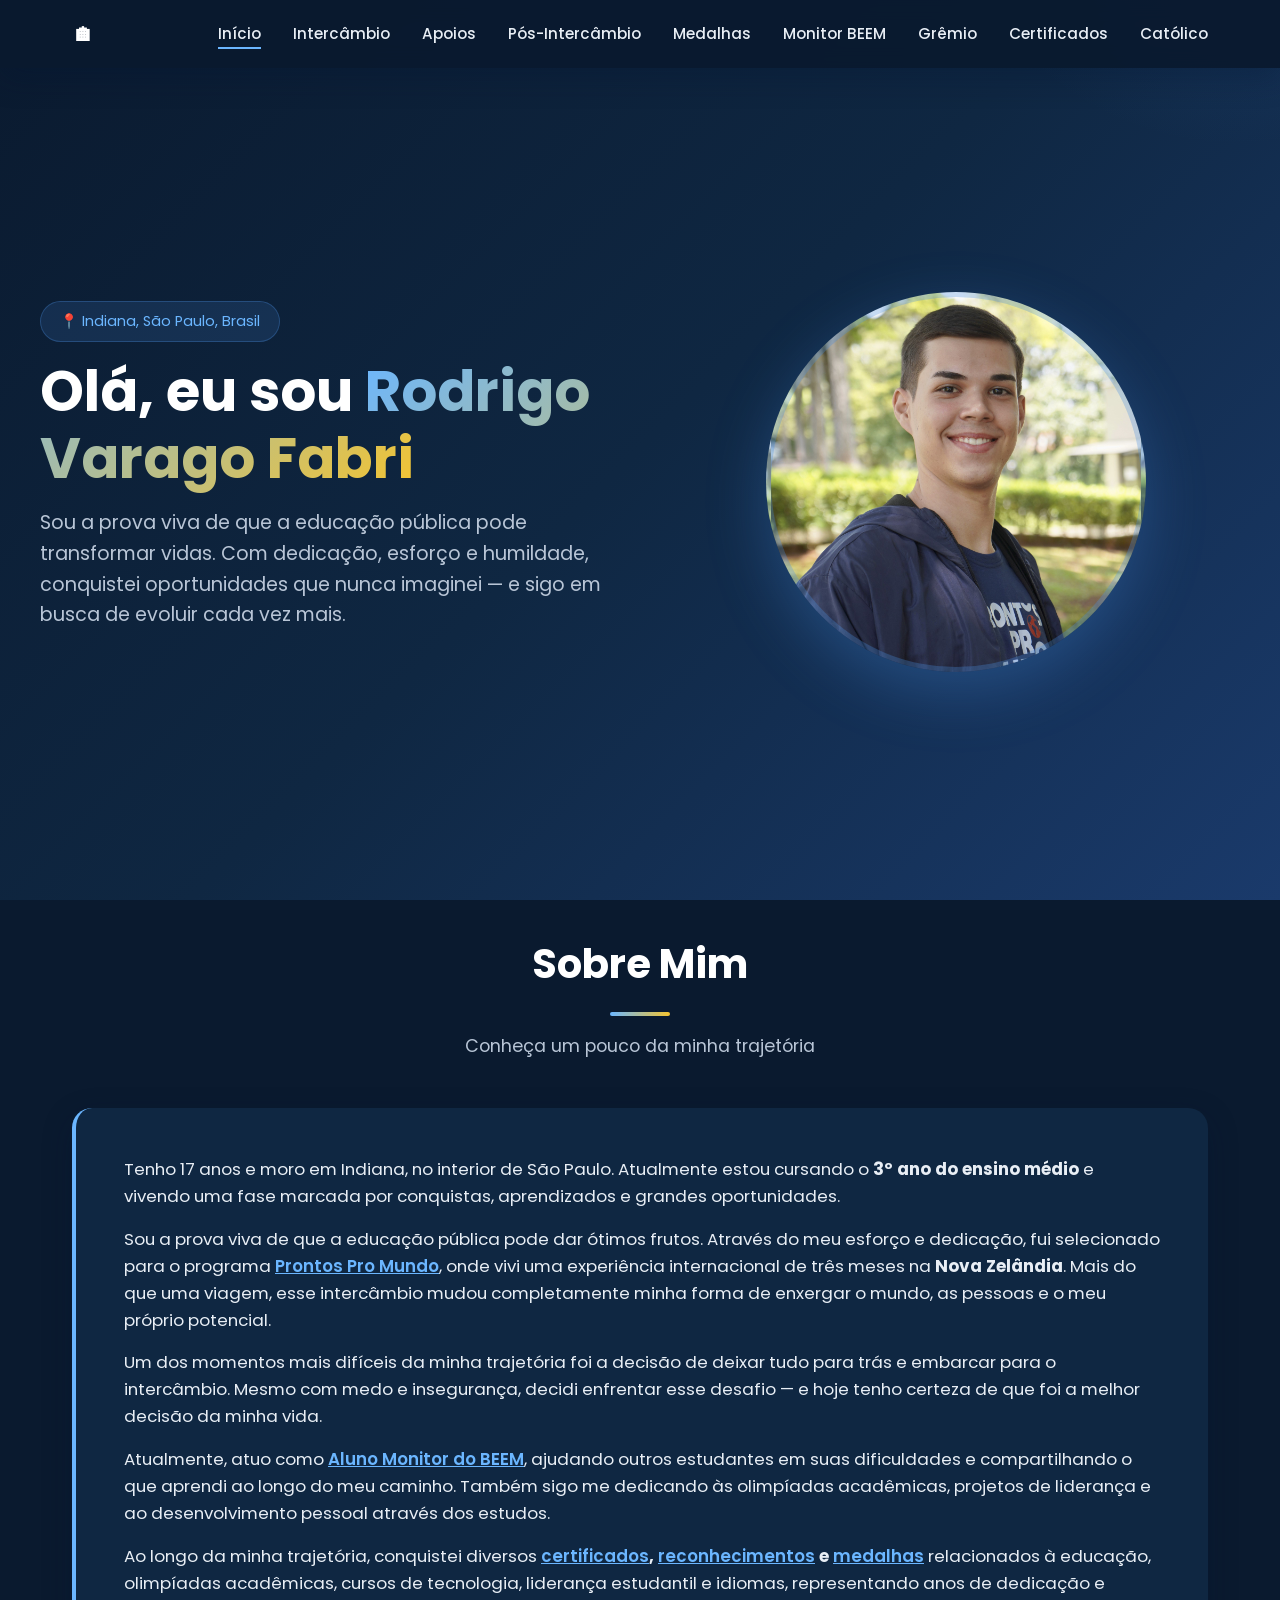
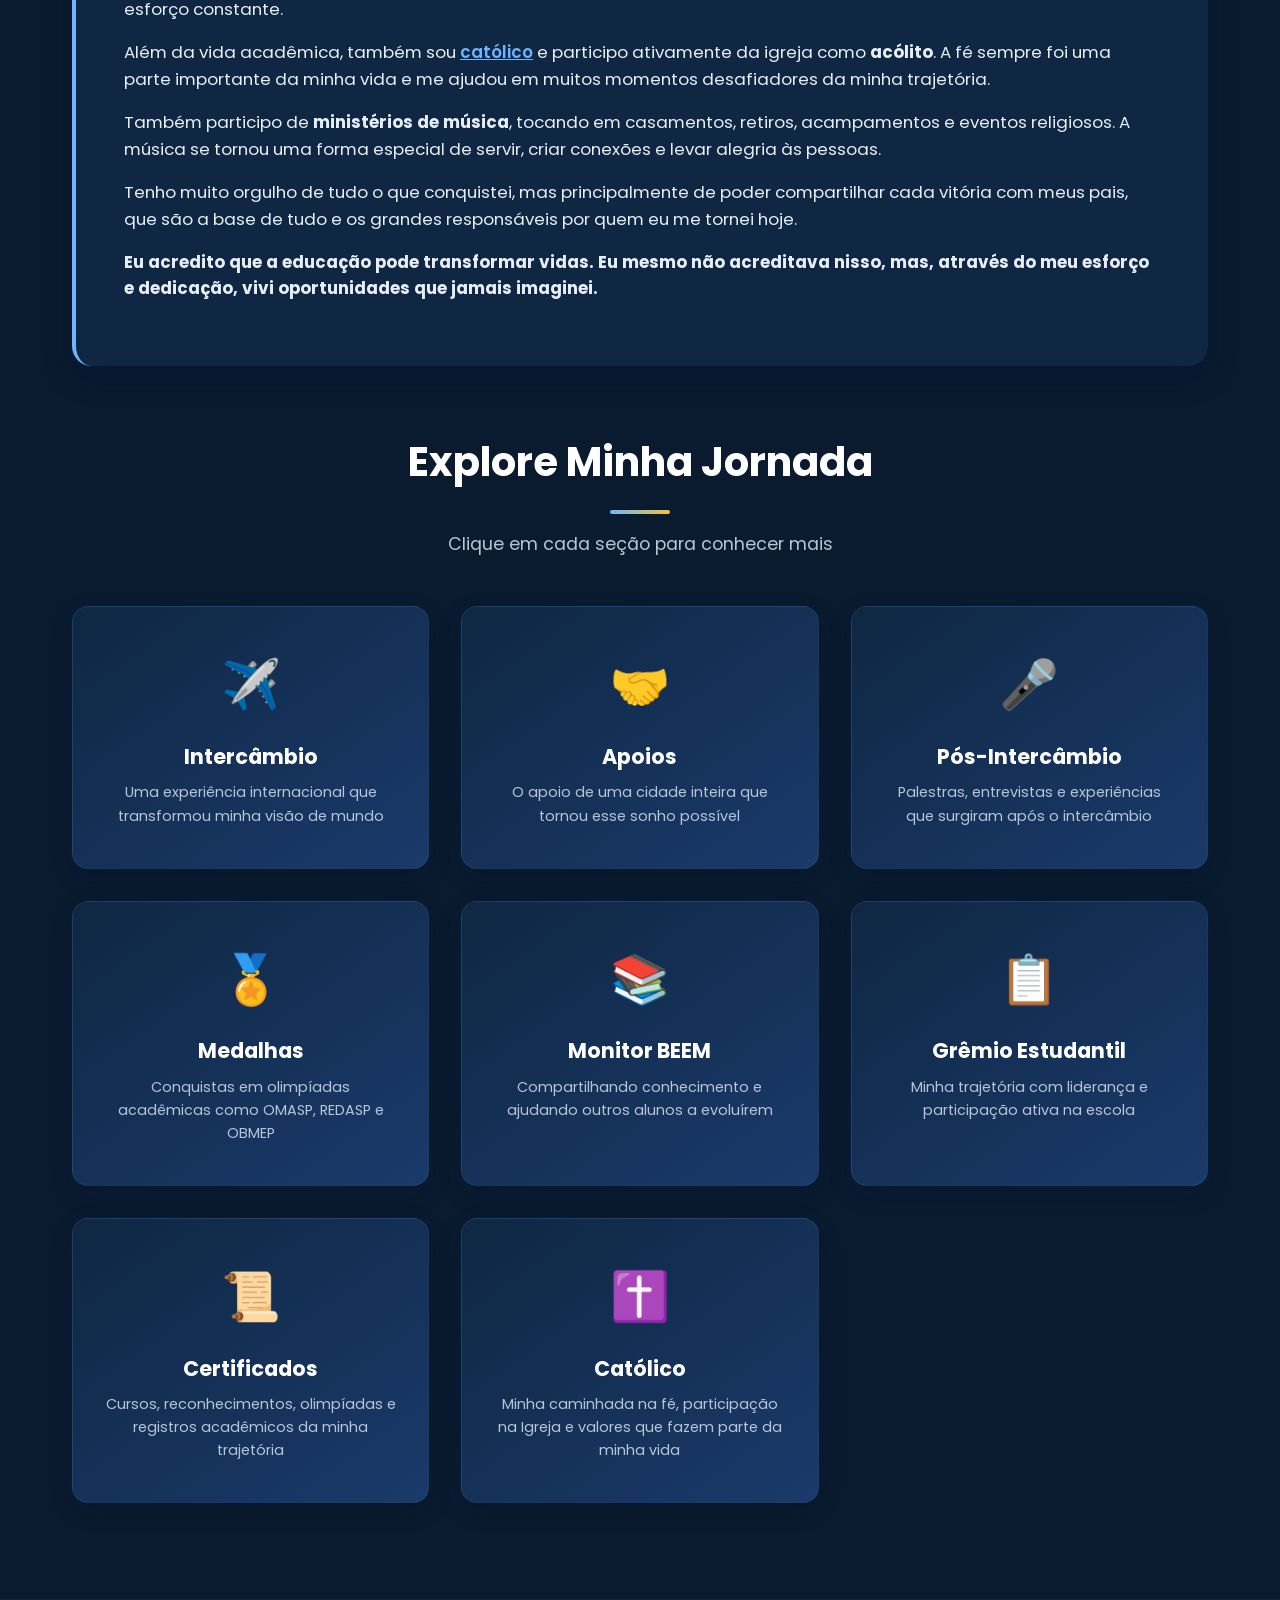
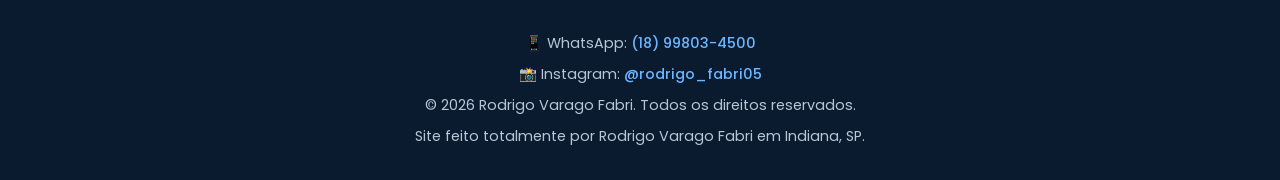
==== commit 25151caa: "início das páginas experiencias - PATUNA" ====
--- a/index.html
+++ b/index.html
@@ -74,7 +74,7 @@
       <p>
         Sou a prova viva de que a educação pública pode dar ótimos frutos. Através do meu
         esforço e dedicação, fui selecionado para o programa
-        <strong>Prontos para o Mundo</strong>, onde vivi uma experiência internacional
+        <strong><a href="pages/intercambio.html" style="color: var(--azul-acento); font-weight: 600;">Prontos Pro Mundo</a></strong>, onde vivi uma experiência internacional
         de três meses na <strong>Nova Zelândia</strong>.
         Mais do que uma viagem, esse intercâmbio mudou completamente minha forma de
         enxergar o mundo, as pessoas e o meu próprio potencial.
@@ -87,7 +87,7 @@
       </p>
   
       <p>
-        Atualmente, atuo como <strong>aluno monitor do BEEM</strong>, ajudando outros estudantes
+        Atualmente, atuo como <strong><a href="pages/monitor.html" style="color: var(--azul-acento); font-weight: 600;">Aluno Monitor do BEEM</a></strong>, ajudando outros estudantes
         em suas dificuldades e compartilhando o que aprendi ao longo do meu caminho.
         Também sigo me dedicando às olimpíadas acadêmicas, projetos de liderança
         e ao desenvolvimento pessoal através dos estudos.
@@ -95,13 +95,13 @@
   
       <p>
         Ao longo da minha trajetória, conquistei diversos
-        <strong>certificados, medalhas e reconhecimentos</strong> relacionados à educação,
+        <strong><a href="pages/certificados.html" style="color: var(--azul-acento); font-weight: 600;">certificados</a>, <a href="pages/certificados.html" style="color: var(--azul-acento); font-weight: 600;">reconhecimentos</a> e <a href="pages/medalhas.html" style="color: var(--azul-acento); font-weight: 600;">medalhas</a></strong> relacionados à educação,
         olimpíadas acadêmicas, cursos de tecnologia, liderança estudantil e idiomas,
         representando anos de dedicação e esforço constante.
       </p>
 
       <p>
-        Além da vida acadêmica, também sou <strong>católico</strong> e participo ativamente da igreja
+        Além da vida acadêmica, também sou <strong><a href="pages/catolico.html" style="color: var(--azul-acento); font-weight: 600;">católico</a></strong> e participo ativamente da igreja
         como <strong>acólito</strong>. A fé sempre foi uma parte importante da minha vida e me ajudou
         em muitos momentos desafiadores da minha trajetória.
       </p>
@@ -125,47 +125,6 @@
         </strong>
       </p>
   
-      <div class="about-highlights">
-  
-        <div class="highlight-item">
-          <div class="icon">🎓</div>
-          <h4>3º ano EM</h4>
-          <p>Ensino médio em andamento</p>
-        </div>
-  
-        <div class="highlight-item">
-          <div class="icon">🌏</div>
-          <h4>Nova Zelândia</h4>
-          <p>Intercâmbio internacional pela escola pública</p>
-        </div>
-  
-        <div class="highlight-item">
-          <div class="icon">📚</div>
-          <h4>Monitor BEEM</h4>
-          <p>Dando aulas e ajudando colegas nas dificuldades</p>
-        </div>
-  
-        <div class="highlight-item">
-          <div class="icon">🏅</div>
-          <h4>Medalhista</h4>
-          <p>OMASP, REDASP e OBMEP</p>
-        </div>
-  
-        <!-- NOVO CARD -->
-        <div class="highlight-item">
-          <div class="icon">📜</div>
-          <h4>Certificados</h4>
-          <p>Diversos cursos, reconhecimentos e conquistas acadêmicas</p>
-        </div>
-  
-        <!-- NOVO CARD -->
-        <div class="highlight-item">
-          <div class="icon">✝️</div>
-          <h4>Católico</h4>
-          <p>Acólito e integrante de ministérios de música</p>
-        </div>
-  
-      </div>
     </div>
   </section>
 
@@ -196,13 +155,13 @@
       </a>
 
       <a href="pages/medalhas.html" class="card">
-        <span class="card-icon">🏆</span>
+        <span class="card-icon">🏅</span>
         <h3>Medalhas</h3>
         <p>Conquistas em olimpíadas acadêmicas como OMASP, REDASP e OBMEP</p>
       </a>
 
       <a href="pages/monitor.html" class="card">
-        <span class="card-icon">📖</span>
+        <span class="card-icon">📚</span>
         <h3>Monitor BEEM</h3>
         <p>Compartilhando conhecimento e ajudando outros alunos a evoluírem</p>
       </a>
--- a/css/style.css
+++ b/css/style.css
@@ -458,7 +458,7 @@
   object-fit: cover; /* MUITO IMPORTANTE */
   border-radius: 12px;
   transition: var(--transicao);
-  cursor: pointer;
+  cursor: zoom-in;
 }
 
 .gallery-item:hover {
@@ -869,18 +869,25 @@
 }
 
 .modal-image{
+
+  position: absolute;
+
+  top: 50%;
+  left: 50%;
+
   max-width: 90%;
   max-height: 90%;
 
   border-radius: 12px;
 
-  transition: transform 0.05s linear;
-
   cursor: grab;
 
   user-select: none;
-
   -webkit-user-drag: none;
+
+  transition: none;
+
+  transform: translate(-50%, -50%);
 }
 
 .modal-image:active {
@@ -927,7 +934,7 @@
   font-size: 24px;
   font-weight: bold;
 
-  cursor: pointer;
+  cursor: zoom-in;
 
   transition: 0.2s;
 }
@@ -938,6 +945,21 @@
   transform: scale(1.05);
 }
 
-.zoomable {
+img{
   cursor: zoom-in;
+}
+
+.highlight-item{
+  text-decoration: none;
+  color: inherit;
+}
+
+.hero-patuna {
+  background:
+    linear-gradient(rgba(0,0,0,0.45), rgba(0,0,0,0.45)),
+    url("../images/patuna/hero.jpg");
+
+  background-size: cover;
+  background-position: center;
+  background-repeat: no-repeat;
 }
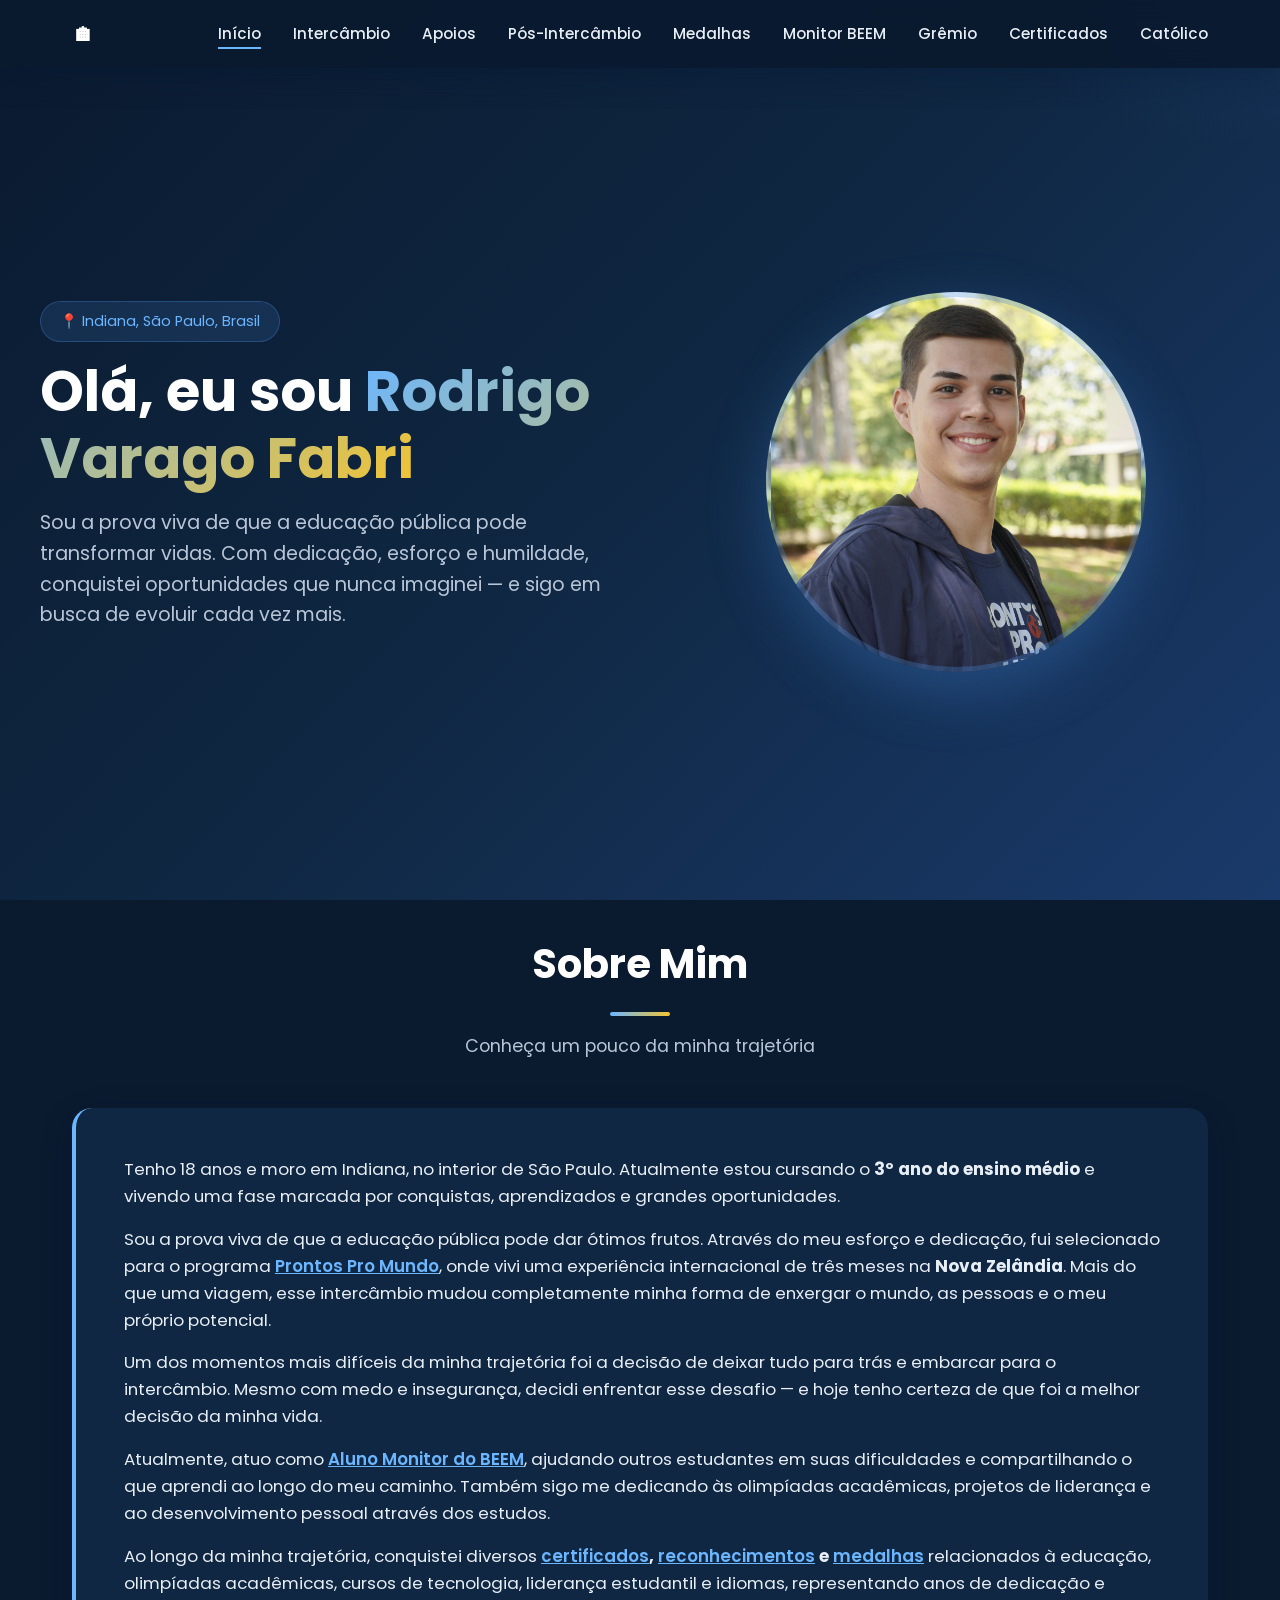
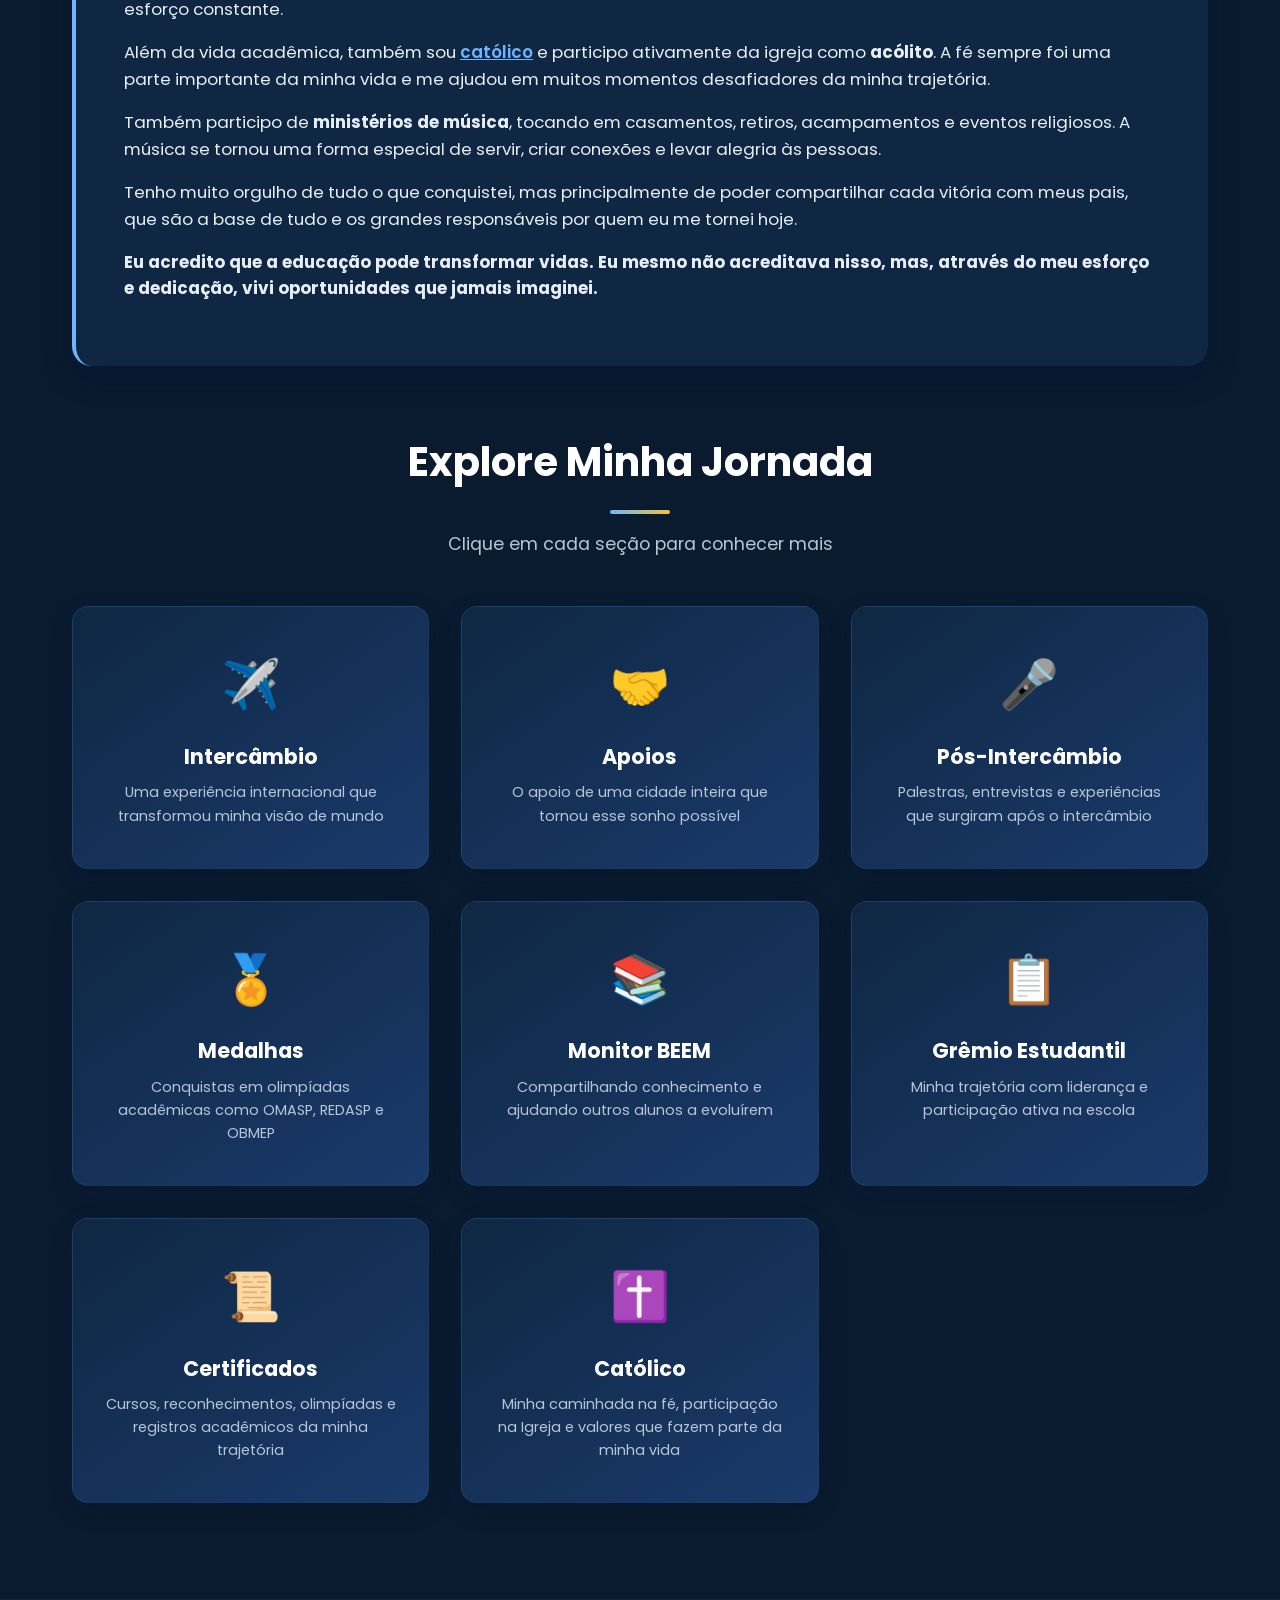
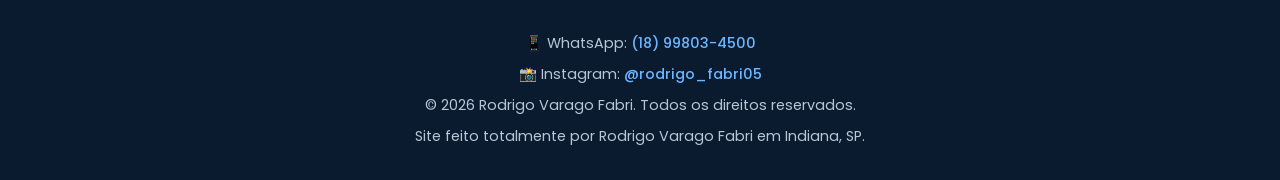
==== commit 6e03af35: "18anos" ====
--- a/index.html
+++ b/index.html
@@ -66,7 +66,7 @@
     <div class="about-content">
   
       <p>
-        Tenho 17 anos e moro em Indiana, no interior de São Paulo. Atualmente estou
+        Tenho 18 anos e moro em Indiana, no interior de São Paulo. Atualmente estou
         cursando o <strong>3º ano do ensino médio</strong> e vivendo uma fase marcada
         por conquistas, aprendizados e grandes oportunidades.
       </p>
--- a/css/style.css
+++ b/css/style.css
@@ -467,12 +467,28 @@
 }
 
 /* MEDALHAS */
+
 .medals-grid {
   display: grid;
-  grid-template-columns: repeat(auto-fit, minmax(280px, 1fr));
-  gap: 2rem;
-  margin-top: 3rem;
-}
+  grid-template-columns: repeat(4, minmax(0, 1fr));
+  gap: 1.5rem;
+  align-items: stretch;
+}
+
+/* Tablets e telas médias */
+@media (max-width: 1000px) {
+  .medals-grid {
+    grid-template-columns: repeat(2, minmax(0, 1fr));
+  }
+}
+
+/* Celulares */
+@media (max-width: 550px) {
+  .medals-grid {
+    grid-template-columns: 1fr;
+  }
+}
+
 
 .medal-card {
   background: var(--azul-escuro);
@@ -954,12 +970,197 @@
   color: inherit;
 }
 
+
+
+.video-float {
+  float: right;
+
+  width: 420px;
+  height: 240px;
+
+  margin:
+    0 0 1.5rem 2rem;
+
+  border-radius: 20px;
+
+  overflow: hidden;
+}
+
+.video-float iframe {
+  width: 100%;
+  height: 100%;
+  border: none;
+}
+
+.instagram-float {
+  float: right;
+
+  width: 320px;
+  height: 500px;
+
+  margin: 0 0 1.5rem 2rem;
+
+  border-radius: 20px;
+
+  overflow: hidden;
+
+  background: #000;
+}
+
+.social-links {
+  display: flex;
+
+  gap: 1rem;
+
+  flex-wrap: wrap;
+
+  margin-top: 2rem;
+}
+
+.social-mini-card {
+  display: flex;
+
+  align-items: center;
+
+  justify-content: space-between;
+
+  gap: 1rem;
+
+  width: fit-content;
+
+  min-width: 260px;
+
+  padding: 1rem 1.4rem;
+
+  border-radius: 16px;
+
+  text-decoration: none;
+
+  background: #f5f5f5;
+
+  color: #111;
+
+  border: 1px solid #ddd;
+
+  transition: 0.25s ease;
+}
+
+.social-mini-card:hover {
+  transform: translateY(-4px);
+
+  background: #ececec;
+}
+
+.social-mini-card h3 {
+  margin: 0 0 0.2rem 0;
+
+  font-size: 1rem;
+}
+
+.social-mini-card p {
+  margin: 0;
+
+  color: #444;
+
+  font-size: 0.95rem;
+}
+
+.social-mini-card span {
+  font-size: 1.4rem;
+
+  font-weight: bold;
+
+  color: #111;
+}
+
+.short-video {
+  float: right;
+
+  width: 200px;
+  height: 355px;
+
+  margin: -3.7rem 0 1.5rem 2rem;
+  border-radius: 18px;
+
+  overflow: hidden;
+
+  box-shadow: 0 10px 30px rgba(0,0,0,0.35);
+}
+
+.short-video iframe {
+  width: 100%;
+  height: 100%;
+  border: none;
+}
+
+.hero-tematatini{
+    background:
+    linear-gradient(
+        rgba(0,0,0,.45),
+        rgba(0,0,0,.90)
+    ),
+    url("../images/tematatini/hero.jpg");
+
+    background-size: cover;
+    background-position: center;
+}
+
 .hero-patuna {
   background:
-    linear-gradient(rgba(0,0,0,0.45), rgba(0,0,0,0.45)),
+    linear-gradient(
+    rgba(0,0,0,0.45), 
+    rgba(0,0,0,0.90)
+    ),
     url("../images/patuna/hero.jpg");
 
   background-size: cover;
   background-position: center;
   background-repeat: no-repeat;
-}+}
+
+.hero-wellington {
+  background:
+    linear-gradient(
+    rgba(0,0,0,0.45), 
+    rgba(0,0,0,0.90)
+    ),
+    url("../images/wellington/hero.jpg");
+
+  background-size: cover;
+  background-position: center;
+  background-repeat: no-repeat;
+}
+
+.hero-rotorua {
+  background:
+    linear-gradient(
+    rgba(0,0,0,0.45), 
+    rgba(0,0,0,0.90)
+    ),
+    url("../images/rotorua/hero.jpg");
+
+  background-size: cover;
+  background-position: center;
+  background-repeat: no-repeat;
+}
+
+
+/* Galeria exclusiva da página de medalhas */
+.gallery-medalhas {
+  display: grid;
+  grid-template-columns: repeat(5, minmax(0, 1fr));
+  gap: 1rem;
+  align-items: start;
+}
+
+@media (max-width: 900px) {
+  .gallery-medalhas {
+    grid-template-columns: repeat(2, minmax(0, 1fr));
+  }
+}
+
+@media (max-width: 550px) {
+  .gallery-medalhas {
+    grid-template-columns: 1fr;
+  }
+}
